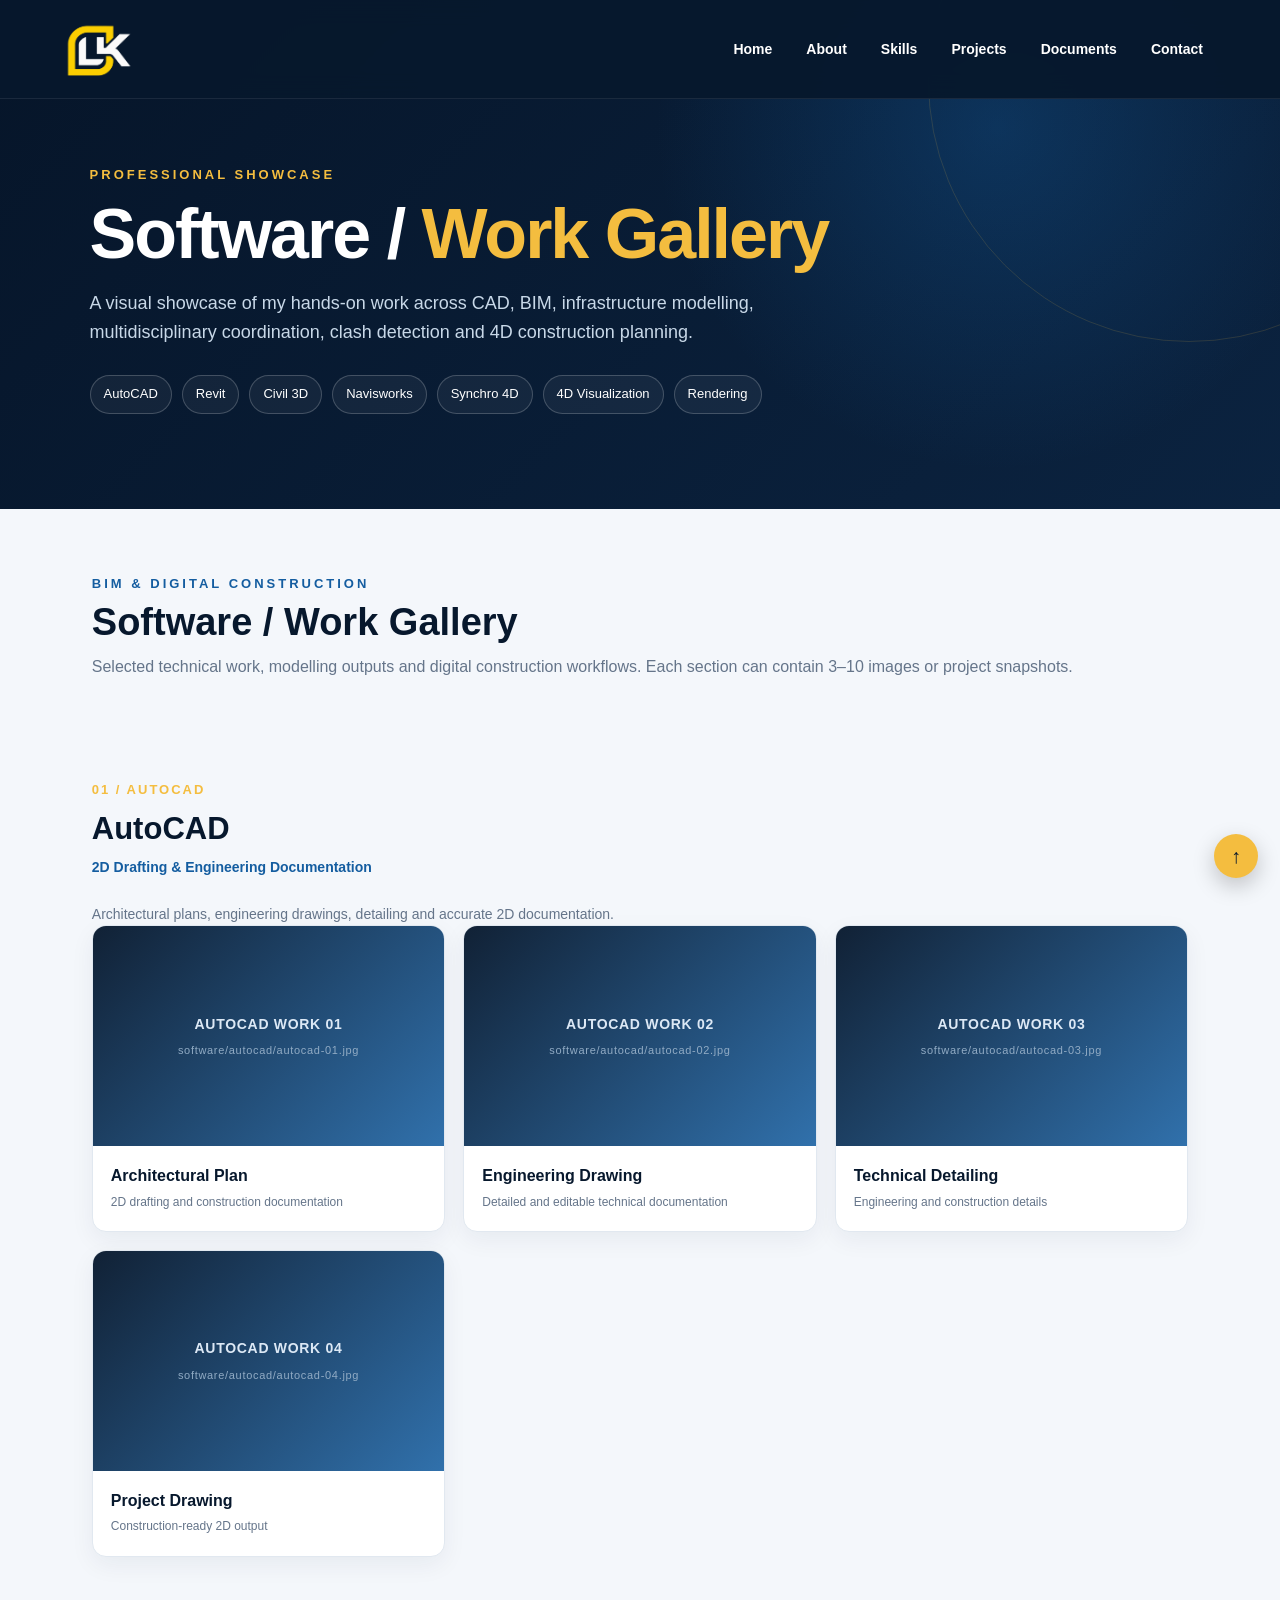
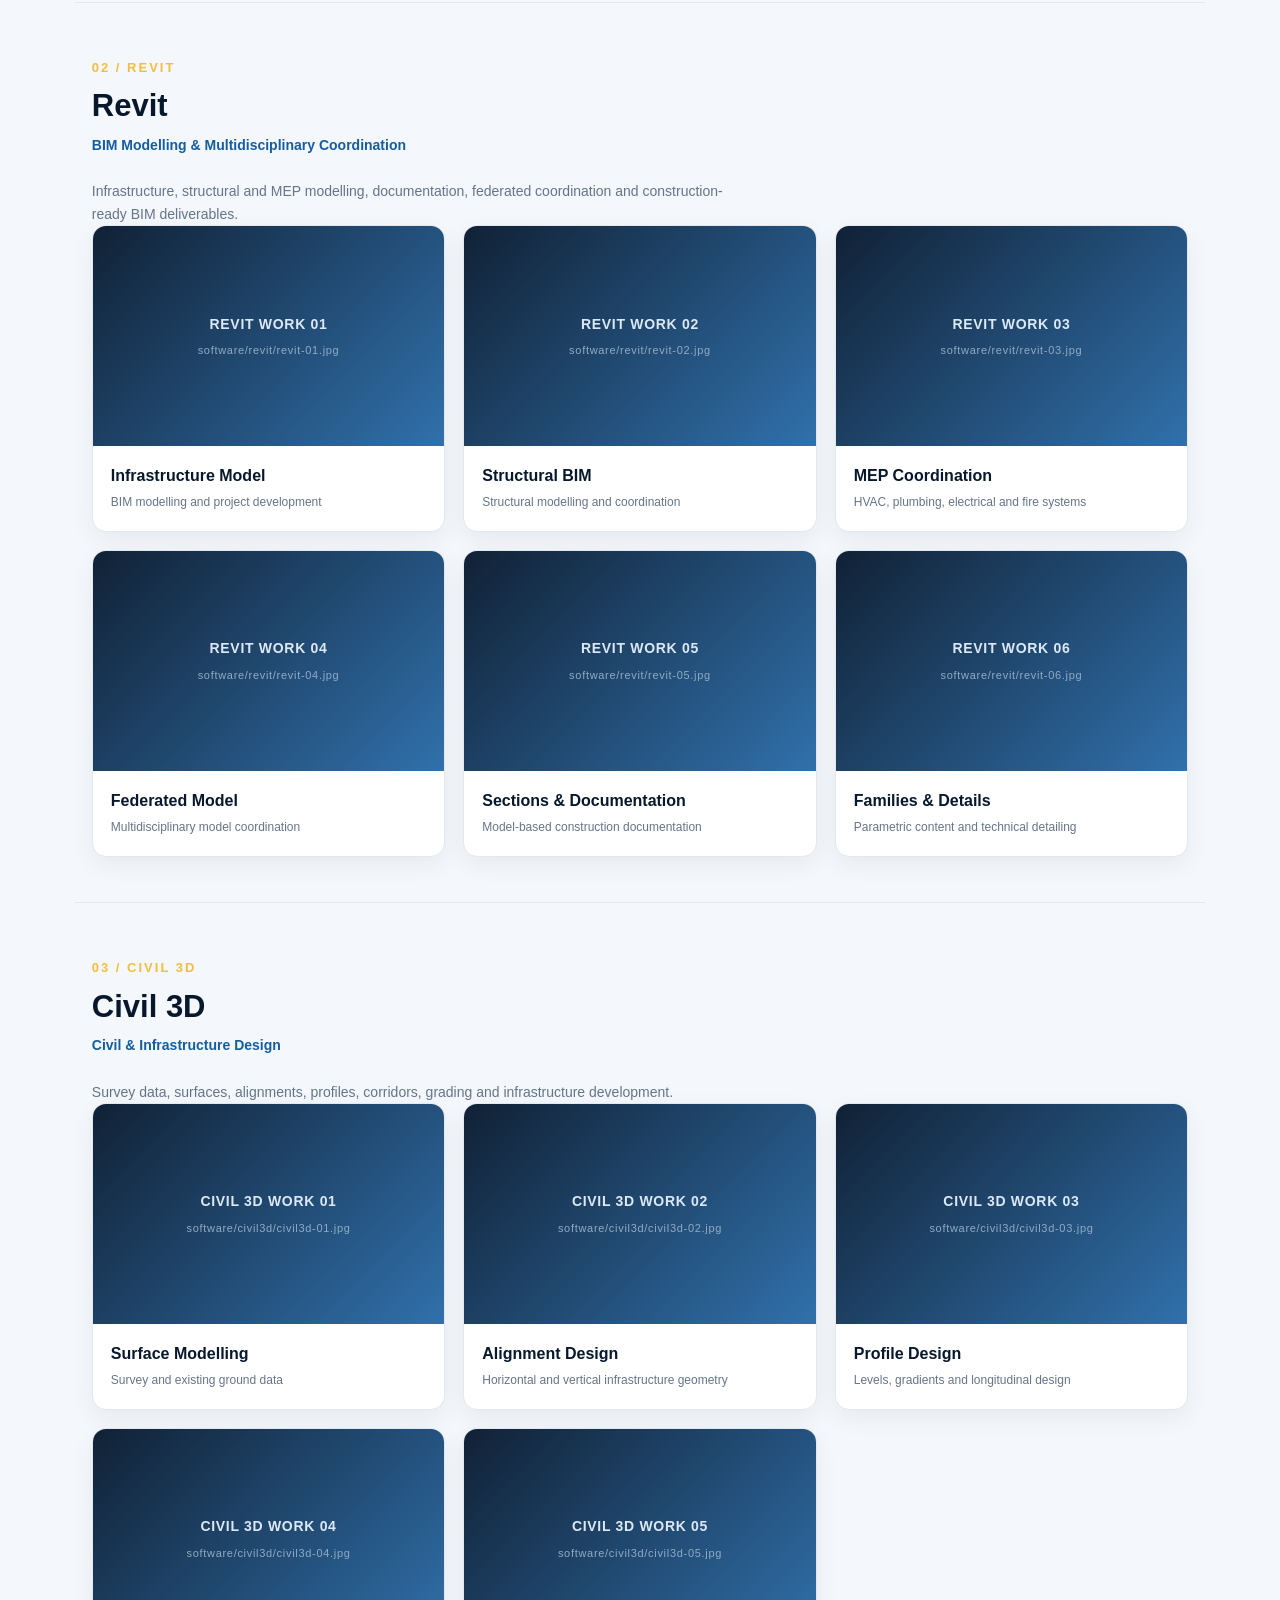
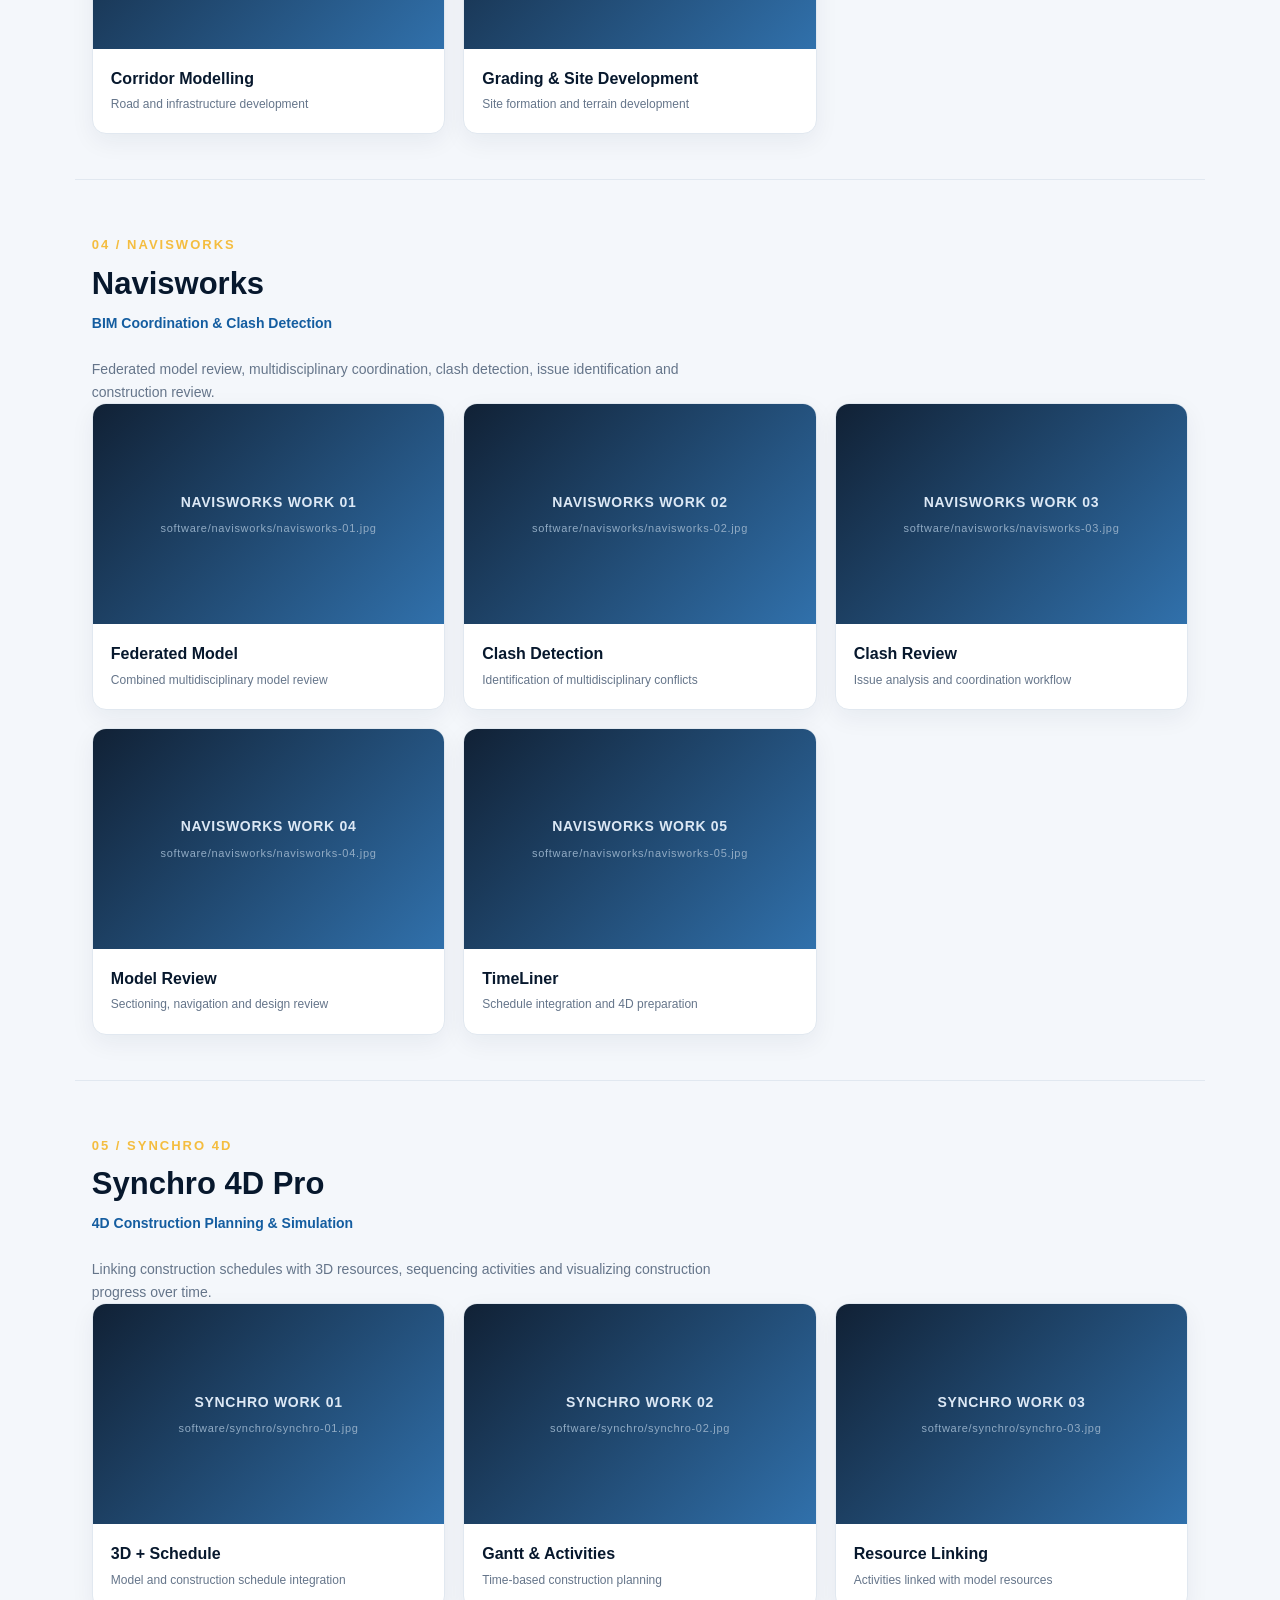
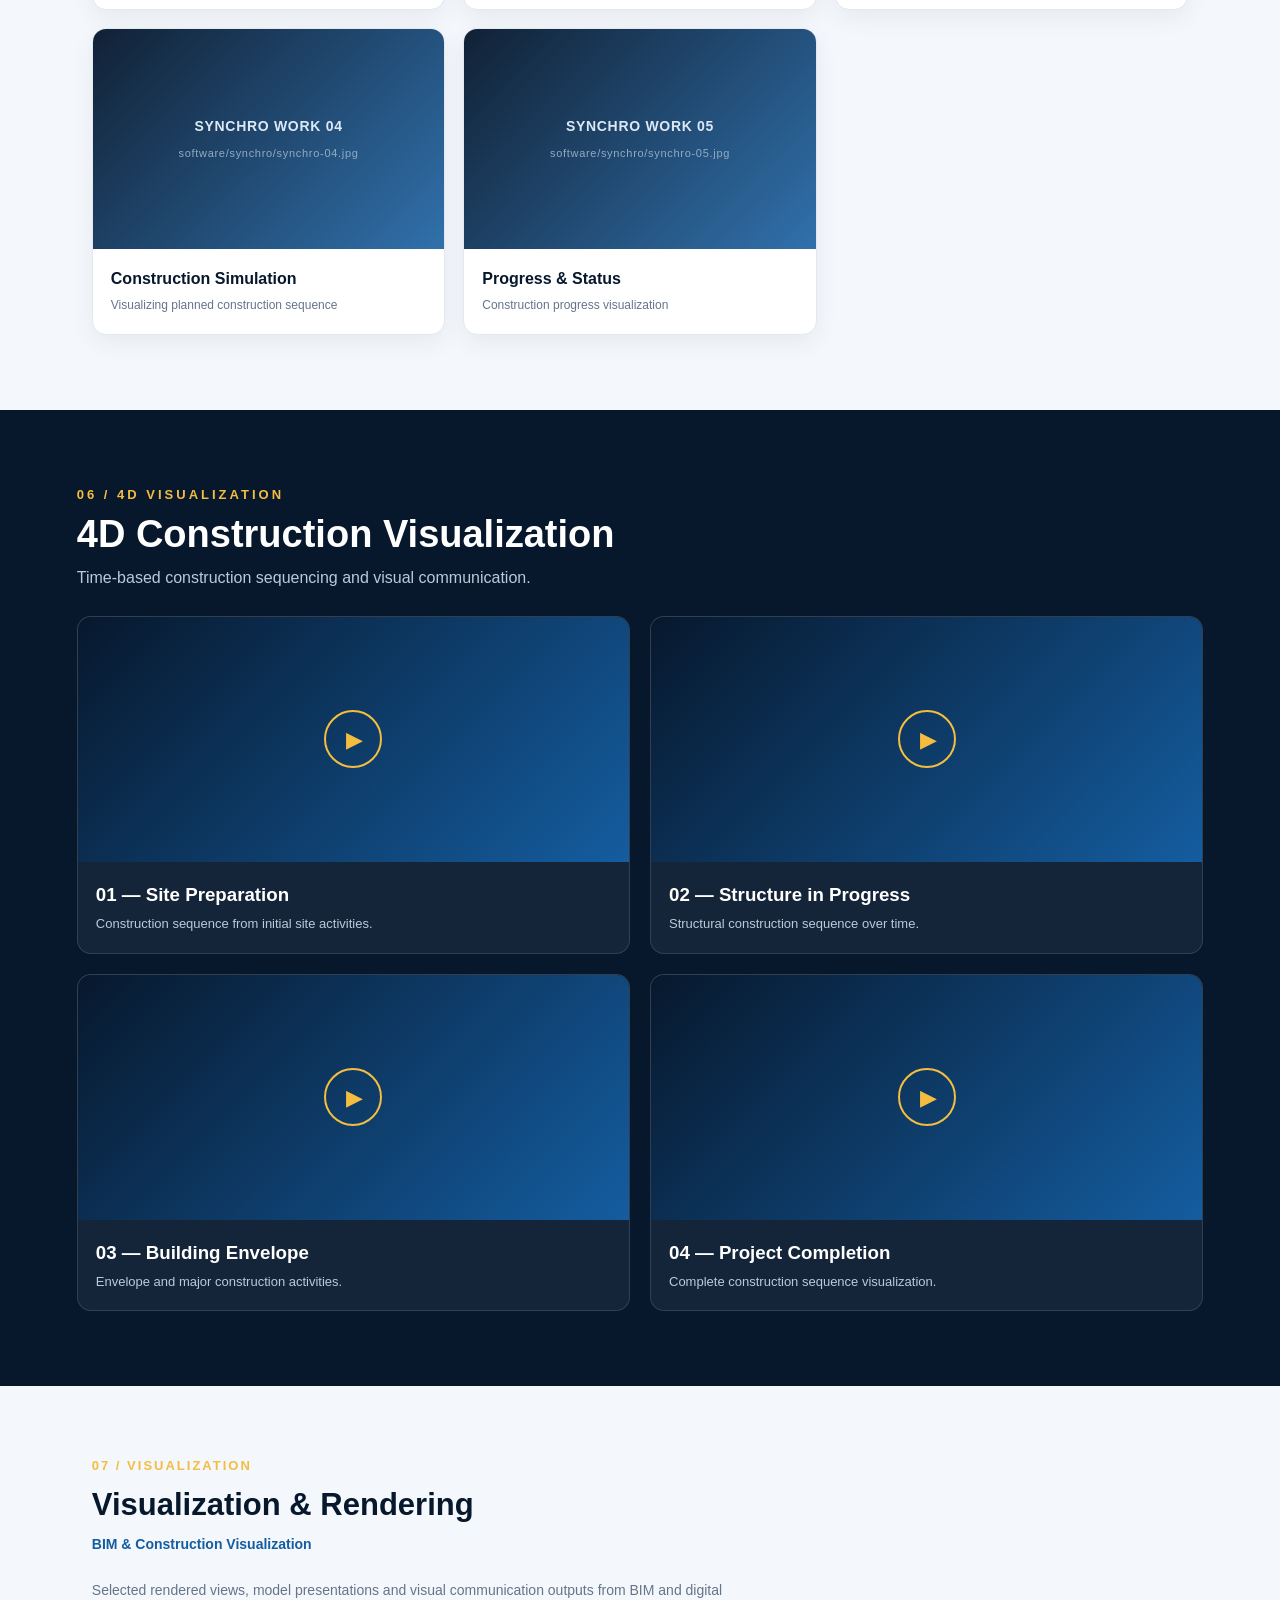
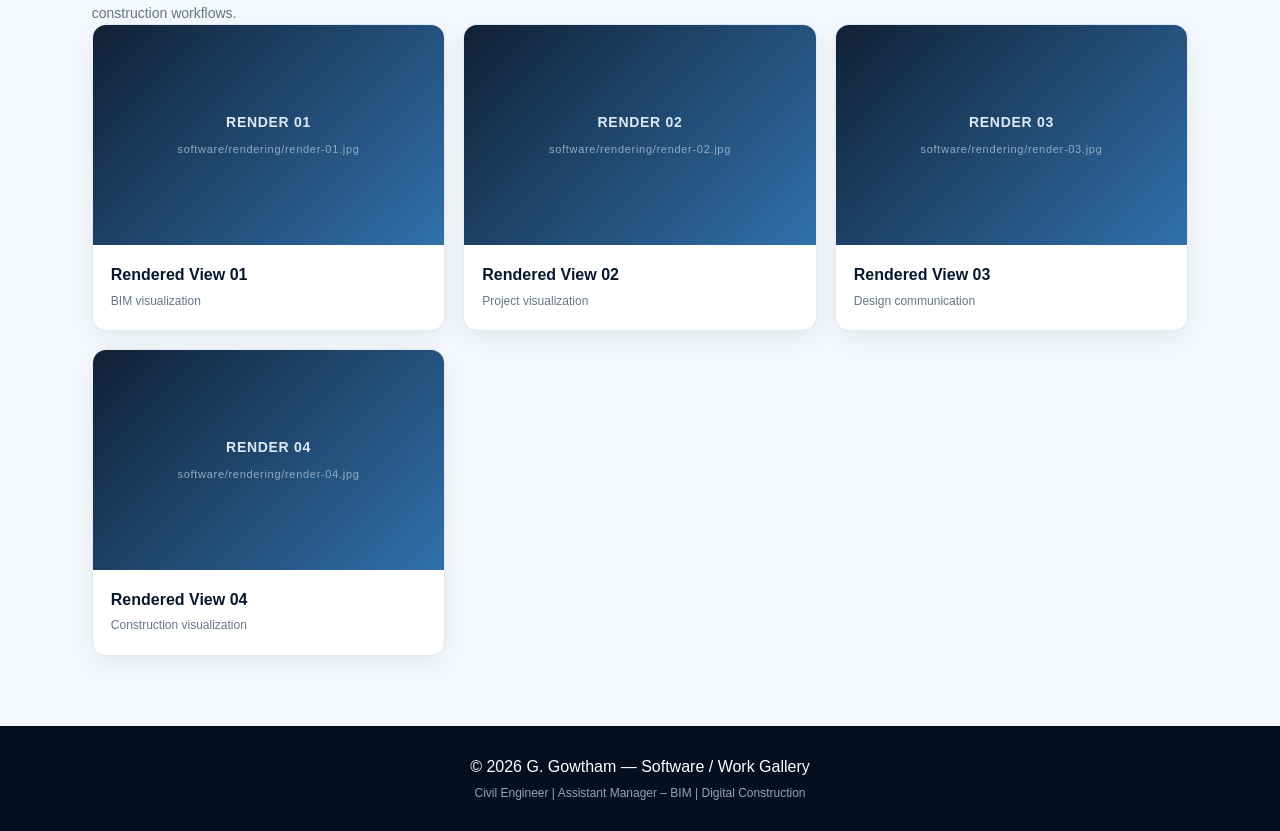
==== software-work-gallery.html @ 25fc5098 "Update software-work-gallery.html" ====
<!DOCTYPE html>
<html lang="en">
<head>
<meta charset="UTF-8">
<meta name="viewport" content="width=device-width, initial-scale=1.0">

<meta name="description"
content="G. Gowtham — BIM Software & Work Gallery | AutoCAD | Revit | Civil 3D | Navisworks | Synchro 4D">

<title>G. Gowtham | Software & Work Gallery</title>
<!-- Browser Tab Logo / Favicon -->
<link rel="icon" type="image/png" href="GL-Favicon.png">
<link rel="shortcut icon" type="image/png" href="GL-Favicon.png">
<link rel="apple-touch-icon" href="GL-Favicon.png">


<style>
:root{
    --navy:#07182d;
    --navy2:#0b2340;
    --blue:#145da0;
    --gold:#f4bd3f;
    --white:#fff;
    --light:#f4f7fb;
    --text:#172b43;
    --muted:#65758a;
    --border:#e1e8f0;
}

*{box-sizing:border-box;margin:0;padding:0}

html{scroll-behavior:smooth}

body{
    font-family:Arial,Helvetica,sans-serif;
    background:var(--light);
    color:var(--text);
    line-height:1.6;
}

/* =========================
   NAVIGATION
========================= */

nav{
    position:fixed;
    top:0;
    left:0;
    right:0;
    z-index:1000;

    display:flex;
    align-items:center;
    justify-content:space-between;

    padding:14px 5%;

    background:rgba(7,24,45,.96);
    backdrop-filter:blur(12px);

    border-bottom:1px solid rgba(255,255,255,.08);
}

.logo{
    display:flex;
    align-items:center;
    text-decoration:none;
}

.logo img{
    height:70px;
    width:auto;
    max-width:150px;
    object-fit:contain;
    display:block;
}

.nav-links{
    display:flex;
    gap:8px;
    list-style:none;
}

.nav-links a{
    color:#fff;
    text-decoration:none;
    padding:9px 13px;
    border-radius:7px;
    font-size:14px;
    font-weight:600;
    transition:.25s;
}

.nav-links a.active{
    background:var(--gold);
    color:var(--navy);
}

@media (hover:hover) and (pointer:fine){
    .nav-links a:hover{
        background:var(--gold);
        color:var(--navy);
    }
}


/* HERO */
.gallery-hero{
    padding:165px 7% 95px;
    background:
        radial-gradient(circle at 78% 25%,rgba(20,93,160,.35),transparent 32%),
        linear-gradient(135deg,#061529,#0b2340);
    color:#fff;
    position:relative;
    overflow:hidden;
}

.gallery-hero:before{
    content:"";
    position:absolute;
    width:520px;
    height:520px;
    border:1px solid rgba(244,189,63,.14);
    border-radius:50%;
    right:-170px;
    top:-180px;
}

.gallery-hero-inner{
    max-width:1250px;
    margin:auto;
    position:relative;
    z-index:2;
}

.eyebrow{
    color:var(--gold);
    font-size:13px;
    font-weight:800;
    letter-spacing:3px;
    text-transform:uppercase;
    margin-bottom:12px;
}

.gallery-hero h1{
    font-size:clamp(40px,6vw,70px);
    line-height:1.05;
    letter-spacing:-2px;
    margin-bottom:18px;
}

.gallery-hero h1 span{color:var(--gold)}

.gallery-hero p{
    max-width:760px;
    color:#c8d8e8;
    font-size:18px;
}

.hero-tools{
    display:flex;
    flex-wrap:wrap;
    gap:10px;
    margin-top:28px;
}

.tool-pill{
    border:1px solid rgba(255,255,255,.2);
    background:rgba(255,255,255,.05);
    color:#fff;
    padding:8px 13px;
    border-radius:30px;
    font-size:13px;
    text-decoration:none;
    display:inline-block;
    transition:.25s;
}

.tool-pill:hover{
    background:var(--gold);
    color:var(--navy);
    border-color:var(--gold);
    transform:translateY(-2px);
}

/* INTRO */
.gallery-intro{
    max-width:1250px;
    margin:auto;
    padding:65px 6% 20px;
}

.section-label{
    color:var(--blue);
    font-size:13px;
    font-weight:800;
    letter-spacing:3px;
    text-transform:uppercase;
    margin-bottom:8px;
}

.section-title{
    color:var(--navy);
    font-size:38px;
    line-height:1.1;
    margin-bottom:10px;
}

.section-sub{
    color:var(--muted);
    margin-bottom:25px;
}

/* SOFTWARE SECTIONS */
.software-section{
    max-width:1250px;
    margin:auto;
    padding:55px 6% 45px;
    scroll-margin-top:95px;
}

.software-header{
    display:flex;
    justify-content:space-between;
    align-items:flex-end;
    gap:20px;
    margin-bottom:24px;
}

.software-number{
    color:var(--gold);
    font-size:13px;
    font-weight:800;
    letter-spacing:2px;
}

.software-title{
    color:var(--navy);
    font-size:31px;
    margin-top:3px;
}

.software-subtitle{
    color:var(--blue);
    font-size:14px;
    font-weight:700;
    margin-top:3px;
}

.software-description{
    color:var(--muted);
    max-width:650px;
    font-size:14px;
}

.gallery-grid{
    display:grid;
    grid-template-columns:repeat(3,1fr);
    gap:18px;
}

.gallery-card{
    background:#fff;
    border:1px solid var(--border);
    border-radius:14px;
    overflow:hidden;
    box-shadow:0 8px 25px rgba(10,42,69,.06);
    transition:.25s;
    cursor:pointer;
}

.gallery-card:hover{
    transform:translateY(-5px);
    border-color:var(--gold);
    box-shadow:0 15px 35px rgba(10,42,69,.10);
}

.gallery-image{
    height:220px;
    background:
        linear-gradient(135deg,rgba(7,24,45,.96),rgba(20,93,160,.88));
    display:flex;
    align-items:center;
    justify-content:center;
    color:#fff;
    text-align:center;
    padding:20px;
    position:relative;
}

.gallery-image img{
    width:100%;
    height:100%;
    object-fit:cover;
    display:block;
}

.image-placeholder{
    font-size:14px;
    font-weight:700;
    letter-spacing:.7px;
    color:#dce8f5;
}

.image-placeholder small{
    display:block;
    margin-top:7px;
    color:#91abc4;
    font-weight:400;
    font-size:11px;
}

.gallery-body{
    padding:17px 18px 19px;
}

.gallery-body h3{
    color:var(--navy);
    font-size:16px;
    margin-bottom:4px;
}

.gallery-body p{
    color:var(--muted);
    font-size:12px;
}

/* DIVIDER */
.software-divider{
    max-width:1130px;
    margin:auto;
    height:1px;
    background:var(--border);
}

/* VIDEO SECTION */
.video-section{
    scroll-margin-top:95px;
    background:var(--navy);
    color:#fff;
    max-width:none;
    margin-top:30px;
    padding:75px 6%;
}

.video-inner{
    max-width:1250px;
    margin:auto;
}

.video-section .section-label{color:var(--gold)}
.video-section .section-title{color:#fff}
.video-section .section-sub{color:#b9cadb}

.video-grid{
    display:grid;
    grid-template-columns:repeat(2,1fr);
    gap:20px;
}

.video-card{
    background:rgba(255,255,255,.06);
    border:1px solid rgba(255,255,255,.12);
    border-radius:14px;
    overflow:hidden;
}

.video-placeholder{
    height:245px;
    display:flex;
    align-items:center;
    justify-content:center;
    text-align:center;
    padding:20px;
    background:
        linear-gradient(135deg,#07182d,#145da0);
}

.play{
    width:58px;
    height:58px;
    border-radius:50%;
    border:2px solid var(--gold);
    display:flex;
    align-items:center;
    justify-content:center;
    color:var(--gold);
    font-size:22px;
    padding-left:3px;
}

.video-body{padding:18px}
.video-body h3{margin-bottom:4px}
.video-body p{color:#b9cadb;font-size:13px}

/* RENDERING */
.render-section{
    scroll-margin-top:95px;
    max-width:1250px;
    margin:auto;
    padding:70px 6%;
}

/* FOOTER */
footer{
    background:#04101f;
    color:#fff;
    text-align:center;
    padding:28px;
}

footer .small{
    color:#8fa5bb;
    font-size:12px;
    margin-top:5px;
}

/* LIGHTBOX */
.lightbox{
    display:none;
    position:fixed;
    inset:0;
    z-index:2000;
    background:rgba(0,0,0,.88);
    align-items:center;
    justify-content:center;
    padding:30px;
}

.lightbox.show{display:flex}

.lightbox-content{
    max-width:1000px;
    max-height:90vh;
    position:relative;
}

.lightbox-content img{
    max-width:100%;
    max-height:85vh;
    display:block;
    border-radius:8px;
}

.lightbox-close{
    position:absolute;
    right:-10px;
    top:-45px;
    color:#fff;
    font-size:34px;
    cursor:pointer;
}

/* MOBILE */
@media(max-width:900px){
    .logo img{height:54px}
    .gallery-grid{grid-template-columns:1fr 1fr}
    .software-header{align-items:flex-start;flex-direction:column}
    .video-grid{grid-template-columns:1fr}
}

@media(max-width:600px){
    nav{justify-content:flex-start;padding:10px 3%;gap:10px}
    .logo img{height:44px;max-width:90px}
    .nav-links{
        flex:1 1 auto;
        min-width:0;
        overflow-x:auto;
        overflow-y:hidden;
        white-space:nowrap;
        scrollbar-width:none;
        -webkit-overflow-scrolling:touch;
    }
    .nav-links::-webkit-scrollbar{display:none}
    .nav-links{gap:3px}
    .nav-links a{padding:8px 10px;font-size:13px}

    .gallery-hero{padding:130px 6% 70px}
    .gallery-hero h1{font-size:43px}
    .gallery-hero p{font-size:16px}

    .gallery-intro,
    .software-section,
    .render-section{padding-left:6%;padding-right:6%}

    .section-title{font-size:31px}
    .software-title{font-size:27px}

    .gallery-grid{grid-template-columns:1fr}
    .gallery-image{height:215px}

    .video-grid{grid-template-columns:1fr}
}


/* BACK TO TOP — same floating button as the home page */
.back-to-top{
    position:fixed;
    right:22px;
    bottom:22px;
    z-index:900;
    width:44px;
    height:44px;
    border-radius:50%;
    background:var(--gold);
    color:var(--navy);
    display:flex;
    align-items:center;
    justify-content:center;
    text-decoration:none;
    font-size:20px;
    font-weight:800;
    box-shadow:0 8px 22px rgba(0,0,0,.22);
    transition:.25s;
}
.back-to-top:hover{transform:translateY(-3px);}
@media(max-width:600px){
    .back-to-top{
        right:15px;
        bottom:15px;
        width:40px;
        height:40px;
        font-size:18px;
    }
}
</style>
</head>

<body id="top">

<nav>

    <a href="index.html" class="logo">
        <img src="GLK-Logo.png" alt="G. Gowtham Logo">
    </a>

    <ul class="nav-links">
        <li><a href="index.html#home">Home</a></li>
        <li><a href="index.html#about">About</a></li>
        <li><a href="index.html#skills">Skills</a></li>
        <li><a href="index.html#projects">Projects</a></li>
        <li><a href="index.html#documents">Documents</a></li>
        <li><a href="index.html#contact">Contact</a></li>
    </ul>

</nav>

<header class="gallery-hero">
    <div class="gallery-hero-inner">
        <div class="eyebrow">Professional Showcase</div>

        <h1>Software / <span>Work Gallery</span></h1>

        <p>
            A visual showcase of my hands-on work across CAD, BIM,
            infrastructure modelling, multidisciplinary coordination,
            clash detection and 4D construction planning.
        </p>

        <div class="hero-tools">
            <a class="tool-pill" href="#autocad">AutoCAD</a>
            <a class="tool-pill" href="#revit">Revit</a>
            <a class="tool-pill" href="#civil3d">Civil 3D</a>
            <a class="tool-pill" href="#navisworks">Navisworks</a>
            <a class="tool-pill" href="#synchro">Synchro 4D</a>
            <a class="tool-pill" href="#videos">4D Visualization</a>
            <a class="tool-pill" href="#rendering">Rendering</a>
        </div>
    </div>
</header>

<div class="gallery-intro">
    <div class="section-label">BIM & Digital Construction</div>
    <h2 class="section-title">Software / Work Gallery</h2>
    <p class="section-sub">
        Selected technical work, modelling outputs and digital construction workflows.
        Each section can contain 3–10 images or project snapshots.
    </p>
</div>


<!-- 01 AUTOCAD -->
<section class="software-section" id="autocad">
    <div class="software-header">
        <div>
            <div class="software-number">01 / AUTOCAD</div>
            <h2 class="software-title">AutoCAD</h2>
            <div class="software-subtitle">2D Drafting & Engineering Documentation</div>
        </div>
    </div>

    <p class="software-description">
        Architectural plans, engineering drawings, detailing and
        accurate 2D documentation.
    </p>

    <div class="gallery-grid">

        <div class="gallery-card">
            <div class="gallery-image">
                <img src="software/autocad/autocad-01.jpg"
                     alt="AutoCAD architectural drawing"
                     onerror="this.style.display='none';this.nextElementSibling.style.display='block'">
                <div class="image-placeholder" style="display:none">
                    AUTOCAD WORK 01
                    <small>software/autocad/autocad-01.jpg</small>
                </div>
            </div>
            <div class="gallery-body">
                <h3>Architectural Plan</h3>
                <p>2D drafting and construction documentation</p>
            </div>
        </div>

        <div class="gallery-card">
            <div class="gallery-image">
                <img src="software/autocad/autocad-02.jpg"
                     alt="AutoCAD structural drawing"
                     onerror="this.style.display='none';this.nextElementSibling.style.display='block'">
                <div class="image-placeholder" style="display:none">
                    AUTOCAD WORK 02
                    <small>software/autocad/autocad-02.jpg</small>
                </div>
            </div>
            <div class="gallery-body">
                <h3>Engineering Drawing</h3>
                <p>Detailed and editable technical documentation</p>
            </div>
        </div>

        <div class="gallery-card">
            <div class="gallery-image">
                <img src="software/autocad/autocad-03.jpg"
                     alt="AutoCAD engineering detail"
                     onerror="this.style.display='none';this.nextElementSibling.style.display='block'">
                <div class="image-placeholder" style="display:none">
                    AUTOCAD WORK 03
                    <small>software/autocad/autocad-03.jpg</small>
                </div>
            </div>
            <div class="gallery-body">
                <h3>Technical Detailing</h3>
                <p>Engineering and construction details</p>
            </div>
        </div>

        <div class="gallery-card">
            <div class="gallery-image">
                <img src="software/autocad/autocad-04.jpg"
                     alt="AutoCAD project drawing"
                     onerror="this.style.display='none';this.nextElementSibling.style.display='block'">
                <div class="image-placeholder" style="display:none">
                    AUTOCAD WORK 04
                    <small>software/autocad/autocad-04.jpg</small>
                </div>
            </div>
            <div class="gallery-body">
                <h3>Project Drawing</h3>
                <p>Construction-ready 2D output</p>
            </div>
        </div>

    </div>
</section>

<div class="software-divider"></div>


<!-- 02 REVIT -->
<section class="software-section" id="revit">
    <div class="software-header">
        <div>
            <div class="software-number">02 / REVIT</div>
            <h2 class="software-title">Revit</h2>
            <div class="software-subtitle">BIM Modelling & Multidisciplinary Coordination</div>
        </div>
    </div>

    <p class="software-description">
        Infrastructure, structural and MEP modelling, documentation,
        federated coordination and construction-ready BIM deliverables.
    </p>

    <div class="gallery-grid">

        <div class="gallery-card">
            <div class="gallery-image">
                <img src="software/revit/revit-01.jpg" alt="Revit infrastructure model"
                     onerror="this.style.display='none';this.nextElementSibling.style.display='block'">
                <div class="image-placeholder" style="display:none">REVIT WORK 01<small>software/revit/revit-01.jpg</small></div>
            </div>
            <div class="gallery-body"><h3>Infrastructure Model</h3><p>BIM modelling and project development</p></div>
        </div>

        <div class="gallery-card">
            <div class="gallery-image">
                <img src="software/revit/revit-02.jpg" alt="Revit structural model"
                     onerror="this.style.display='none';this.nextElementSibling.style.display='block'">
                <div class="image-placeholder" style="display:none">REVIT WORK 02<small>software/revit/revit-02.jpg</small></div>
            </div>
            <div class="gallery-body"><h3>Structural BIM</h3><p>Structural modelling and coordination</p></div>
        </div>

        <div class="gallery-card">
            <div class="gallery-image">
                <img src="software/revit/revit-03.jpg" alt="Revit MEP model"
                     onerror="this.style.display='none';this.nextElementSibling.style.display='block'">
                <div class="image-placeholder" style="display:none">REVIT WORK 03<small>software/revit/revit-03.jpg</small></div>
            </div>
            <div class="gallery-body"><h3>MEP Coordination</h3><p>HVAC, plumbing, electrical and fire systems</p></div>
        </div>

        <div class="gallery-card">
            <div class="gallery-image">
                <img src="software/revit/revit-04.jpg" alt="Revit federated model"
                     onerror="this.style.display='none';this.nextElementSibling.style.display='block'">
                <div class="image-placeholder" style="display:none">REVIT WORK 04<small>software/revit/revit-04.jpg</small></div>
            </div>
            <div class="gallery-body"><h3>Federated Model</h3><p>Multidisciplinary model coordination</p></div>
        </div>

        <div class="gallery-card">
            <div class="gallery-image">
                <img src="software/revit/revit-05.jpg" alt="Revit section and documentation"
                     onerror="this.style.display='none';this.nextElementSibling.style.display='block'">
                <div class="image-placeholder" style="display:none">REVIT WORK 05<small>software/revit/revit-05.jpg</small></div>
            </div>
            <div class="gallery-body"><h3>Sections & Documentation</h3><p>Model-based construction documentation</p></div>
        </div>

        <div class="gallery-card">
            <div class="gallery-image">
                <img src="software/revit/revit-06.jpg" alt="Revit family or detail"
                     onerror="this.style.display='none';this.nextElementSibling.style.display='block'">
                <div class="image-placeholder" style="display:none">REVIT WORK 06<small>software/revit/revit-06.jpg</small></div>
            </div>
            <div class="gallery-body"><h3>Families & Details</h3><p>Parametric content and technical detailing</p></div>
        </div>

    </div>
</section>

<div class="software-divider"></div>


<!-- 03 CIVIL 3D -->
<section class="software-section" id="civil3d">
    <div class="software-header">
        <div>
            <div class="software-number">03 / CIVIL 3D</div>
            <h2 class="software-title">Civil 3D</h2>
            <div class="software-subtitle">Civil & Infrastructure Design</div>
        </div>
    </div>

    <p class="software-description">
        Survey data, surfaces, alignments, profiles, corridors,
        grading and infrastructure development.
    </p>

    <div class="gallery-grid">

        <div class="gallery-card"><div class="gallery-image">
            <img src="software/civil3d/civil3d-01.jpg" alt="Civil 3D surface model" onerror="this.style.display='none';this.nextElementSibling.style.display='block'">
            <div class="image-placeholder" style="display:none">CIVIL 3D WORK 01<small>software/civil3d/civil3d-01.jpg</small></div>
        </div><div class="gallery-body"><h3>Surface Modelling</h3><p>Survey and existing ground data</p></div></div>

        <div class="gallery-card"><div class="gallery-image">
            <img src="software/civil3d/civil3d-02.jpg" alt="Civil 3D alignment" onerror="this.style.display='none';this.nextElementSibling.style.display='block'">
            <div class="image-placeholder" style="display:none">CIVIL 3D WORK 02<small>software/civil3d/civil3d-02.jpg</small></div>
        </div><div class="gallery-body"><h3>Alignment Design</h3><p>Horizontal and vertical infrastructure geometry</p></div></div>

        <div class="gallery-card"><div class="gallery-image">
            <img src="software/civil3d/civil3d-03.jpg" alt="Civil 3D profile" onerror="this.style.display='none';this.nextElementSibling.style.display='block'">
            <div class="image-placeholder" style="display:none">CIVIL 3D WORK 03<small>software/civil3d/civil3d-03.jpg</small></div>
        </div><div class="gallery-body"><h3>Profile Design</h3><p>Levels, gradients and longitudinal design</p></div></div>

        <div class="gallery-card"><div class="gallery-image">
            <img src="software/civil3d/civil3d-04.jpg" alt="Civil 3D corridor" onerror="this.style.display='none';this.nextElementSibling.style.display='block'">
            <div class="image-placeholder" style="display:none">CIVIL 3D WORK 04<small>software/civil3d/civil3d-04.jpg</small></div>
        </div><div class="gallery-body"><h3>Corridor Modelling</h3><p>Road and infrastructure development</p></div></div>

        <div class="gallery-card"><div class="gallery-image">
            <img src="software/civil3d/civil3d-05.jpg" alt="Civil 3D grading" onerror="this.style.display='none';this.nextElementSibling.style.display='block'">
            <div class="image-placeholder" style="display:none">CIVIL 3D WORK 05<small>software/civil3d/civil3d-05.jpg</small></div>
        </div><div class="gallery-body"><h3>Grading & Site Development</h3><p>Site formation and terrain development</p></div></div>

    </div>
</section>

<div class="software-divider"></div>


<!-- 04 NAVISWORKS -->
<section class="software-section" id="navisworks">
    <div class="software-header">
        <div>
            <div class="software-number">04 / NAVISWORKS</div>
            <h2 class="software-title">Navisworks</h2>
            <div class="software-subtitle">BIM Coordination & Clash Detection</div>
        </div>
    </div>

    <p class="software-description">
        Federated model review, multidisciplinary coordination,
        clash detection, issue identification and construction review.
    </p>

    <div class="gallery-grid">

        <div class="gallery-card"><div class="gallery-image">
            <img src="software/navisworks/navisworks-01.jpg" alt="Navisworks federated model" onerror="this.style.display='none';this.nextElementSibling.style.display='block'">
            <div class="image-placeholder" style="display:none">NAVISWORKS WORK 01<small>software/navisworks/navisworks-01.jpg</small></div>
        </div><div class="gallery-body"><h3>Federated Model</h3><p>Combined multidisciplinary model review</p></div></div>

        <div class="gallery-card"><div class="gallery-image">
            <img src="software/navisworks/navisworks-02.jpg" alt="Navisworks clash detection" onerror="this.style.display='none';this.nextElementSibling.style.display='block'">
            <div class="image-placeholder" style="display:none">NAVISWORKS WORK 02<small>software/navisworks/navisworks-02.jpg</small></div>
        </div><div class="gallery-body"><h3>Clash Detection</h3><p>Identification of multidisciplinary conflicts</p></div></div>

        <div class="gallery-card"><div class="gallery-image">
            <img src="software/navisworks/navisworks-03.jpg" alt="Navisworks clash review" onerror="this.style.display='none';this.nextElementSibling.style.display='block'">
            <div class="image-placeholder" style="display:none">NAVISWORKS WORK 03<small>software/navisworks/navisworks-03.jpg</small></div>
        </div><div class="gallery-body"><h3>Clash Review</h3><p>Issue analysis and coordination workflow</p></div></div>

        <div class="gallery-card"><div class="gallery-image">
            <img src="software/navisworks/navisworks-04.jpg" alt="Navisworks model review" onerror="this.style.display='none';this.nextElementSibling.style.display='block'">
            <div class="image-placeholder" style="display:none">NAVISWORKS WORK 04<small>software/navisworks/navisworks-04.jpg</small></div>
        </div><div class="gallery-body"><h3>Model Review</h3><p>Sectioning, navigation and design review</p></div></div>

        <div class="gallery-card"><div class="gallery-image">
            <img src="software/navisworks/navisworks-05.jpg" alt="Navisworks TimeLiner" onerror="this.style.display='none';this.nextElementSibling.style.display='block'">
            <div class="image-placeholder" style="display:none">NAVISWORKS WORK 05<small>software/navisworks/navisworks-05.jpg</small></div>
        </div><div class="gallery-body"><h3>TimeLiner</h3><p>Schedule integration and 4D preparation</p></div></div>

    </div>
</section>

<div class="software-divider"></div>


<!-- 05 SYNCHRO -->
<section class="software-section" id="synchro">
    <div class="software-header">
        <div>
            <div class="software-number">05 / SYNCHRO 4D</div>
            <h2 class="software-title">Synchro 4D Pro</h2>
            <div class="software-subtitle">4D Construction Planning & Simulation</div>
        </div>
    </div>

    <p class="software-description">
        Linking construction schedules with 3D resources,
        sequencing activities and visualizing construction progress over time.
    </p>

    <div class="gallery-grid">

        <div class="gallery-card"><div class="gallery-image">
            <img src="software/synchro/synchro-01.jpg" alt="Synchro 4D model" onerror="this.style.display='none';this.nextElementSibling.style.display='block'">
            <div class="image-placeholder" style="display:none">SYNCHRO WORK 01<small>software/synchro/synchro-01.jpg</small></div>
        </div><div class="gallery-body"><h3>3D + Schedule</h3><p>Model and construction schedule integration</p></div></div>

        <div class="gallery-card"><div class="gallery-image">
            <img src="software/synchro/synchro-02.jpg" alt="Synchro Gantt schedule" onerror="this.style.display='none';this.nextElementSibling.style.display='block'">
            <div class="image-placeholder" style="display:none">SYNCHRO WORK 02<small>software/synchro/synchro-02.jpg</small></div>
        </div><div class="gallery-body"><h3>Gantt & Activities</h3><p>Time-based construction planning</p></div></div>

        <div class="gallery-card"><div class="gallery-image">
            <img src="software/synchro/synchro-03.jpg" alt="Synchro resource linking" onerror="this.style.display='none';this.nextElementSibling.style.display='block'">
            <div class="image-placeholder" style="display:none">SYNCHRO WORK 03<small>software/synchro/synchro-03.jpg</small></div>
        </div><div class="gallery-body"><h3>Resource Linking</h3><p>Activities linked with model resources</p></div></div>

        <div class="gallery-card"><div class="gallery-image">
            <img src="software/synchro/synchro-04.jpg" alt="Synchro construction simulation" onerror="this.style.display='none';this.nextElementSibling.style.display='block'">
            <div class="image-placeholder" style="display:none">SYNCHRO WORK 04<small>software/synchro/synchro-04.jpg</small></div>
        </div><div class="gallery-body"><h3>Construction Simulation</h3><p>Visualizing planned construction sequence</p></div></div>

        <div class="gallery-card"><div class="gallery-image">
            <img src="software/synchro/synchro-05.jpg" alt="Synchro progress status" onerror="this.style.display='none';this.nextElementSibling.style.display='block'">
            <div class="image-placeholder" style="display:none">SYNCHRO WORK 05<small>software/synchro/synchro-05.jpg</small></div>
        </div><div class="gallery-body"><h3>Progress & Status</h3><p>Construction progress visualization</p></div></div>

    </div>
</section>


<!-- 06 4D VIDEO -->
<section class="video-section" id="videos">
    <div class="video-inner">
        <div class="section-label">06 / 4D VISUALIZATION</div>
        <h2 class="section-title">4D Construction Visualization</h2>
        <p class="section-sub">
            Time-based construction sequencing and visual communication.
        </p>

        <div class="video-grid">

            <div class="video-card">
                <div class="video-placeholder">
                    <div class="play">▶</div>
                </div>
                <div class="video-body">
                    <h3>01 — Site Preparation</h3>
                    <p>Construction sequence from initial site activities.</p>
                </div>
            </div>

            <div class="video-card">
                <div class="video-placeholder">
                    <div class="play">▶</div>
                </div>
                <div class="video-body">
                    <h3>02 — Structure in Progress</h3>
                    <p>Structural construction sequence over time.</p>
                </div>
            </div>

            <div class="video-card">
                <div class="video-placeholder">
                    <div class="play">▶</div>
                </div>
                <div class="video-body">
                    <h3>03 — Building Envelope</h3>
                    <p>Envelope and major construction activities.</p>
                </div>
            </div>

            <div class="video-card">
                <div class="video-placeholder">
                    <div class="play">▶</div>
                </div>
                <div class="video-body">
                    <h3>04 — Project Completion</h3>
                    <p>Complete construction sequence visualization.</p>
                </div>
            </div>

        </div>
    </div>
</section>


<!-- 07 RENDERING -->
<section class="render-section" id="rendering">
    <div class="software-header">
        <div>
            <div class="software-number">07 / VISUALIZATION</div>
            <h2 class="software-title">Visualization & Rendering</h2>
            <div class="software-subtitle">BIM & Construction Visualization</div>
        </div>
    </div>

    <p class="software-description">
        Selected rendered views, model presentations and visual
        communication outputs from BIM and digital construction workflows.
    </p>

    <div class="gallery-grid">

        <div class="gallery-card"><div class="gallery-image">
            <img src="software/rendering/render-01.jpg" alt="BIM rendered view" onerror="this.style.display='none';this.nextElementSibling.style.display='block'">
            <div class="image-placeholder" style="display:none">RENDER 01<small>software/rendering/render-01.jpg</small></div>
        </div><div class="gallery-body"><h3>Rendered View 01</h3><p>BIM visualization</p></div></div>

        <div class="gallery-card"><div class="gallery-image">
            <img src="software/rendering/render-02.jpg" alt="BIM rendered view" onerror="this.style.display='none';this.nextElementSibling.style.display='block'">
            <div class="image-placeholder" style="display:none">RENDER 02<small>software/rendering/render-02.jpg</small></div>
        </div><div class="gallery-body"><h3>Rendered View 02</h3><p>Project visualization</p></div></div>

        <div class="gallery-card"><div class="gallery-image">
            <img src="software/rendering/render-03.jpg" alt="BIM rendered view" onerror="this.style.display='none';this.nextElementSibling.style.display='block'">
            <div class="image-placeholder" style="display:none">RENDER 03<small>software/rendering/render-03.jpg</small></div>
        </div><div class="gallery-body"><h3>Rendered View 03</h3><p>Design communication</p></div></div>

        <div class="gallery-card"><div class="gallery-image">
            <img src="software/rendering/render-04.jpg" alt="BIM rendered view" onerror="this.style.display='none';this.nextElementSibling.style.display='block'">
            <div class="image-placeholder" style="display:none">RENDER 04<small>software/rendering/render-04.jpg</small></div>
        </div><div class="gallery-body"><h3>Rendered View 04</h3><p>Construction visualization</p></div></div>

    </div>
</section>


<footer>
    <div>© 2026 G. Gowtham — Software / Work Gallery</div>
    <div class="small">Civil Engineer | Assistant Manager – BIM | Digital Construction</div>
</footer>


<!-- LIGHTBOX -->
<a href="#top" class="back-to-top" aria-label="Back to top">↑</a>

<div class="lightbox" id="lightbox">
    <div class="lightbox-content">
        <span class="lightbox-close" id="lightboxClose">&times;</span>
        <img id="lightboxImage" src="" alt="Gallery image">
    </div>
</div>

<script>
const galleryImages = document.querySelectorAll('.gallery-image img');
const lightbox = document.getElementById('lightbox');
const lightboxImage = document.getElementById('lightboxImage');
const lightboxClose = document.getElementById('lightboxClose');

galleryImages.forEach(img => {
    img.addEventListener('click', function(){
        if(this.naturalWidth > 0){
            lightboxImage.src = this.src;
            lightbox.classList.add('show');
        }
    });
});

lightboxClose.addEventListener('click', () => {
    lightbox.classList.remove('show');
    lightboxImage.src = '';
});

lightbox.addEventListener('click', e => {
    if(e.target === lightbox){
        lightbox.classList.remove('show');
        lightboxImage.src = '';
    }
});

document.addEventListener('keydown', e => {
    if(e.key === 'Escape'){
        lightbox.classList.remove('show');
        lightboxImage.src = '';
    }
});
</script>

</body>
</html>
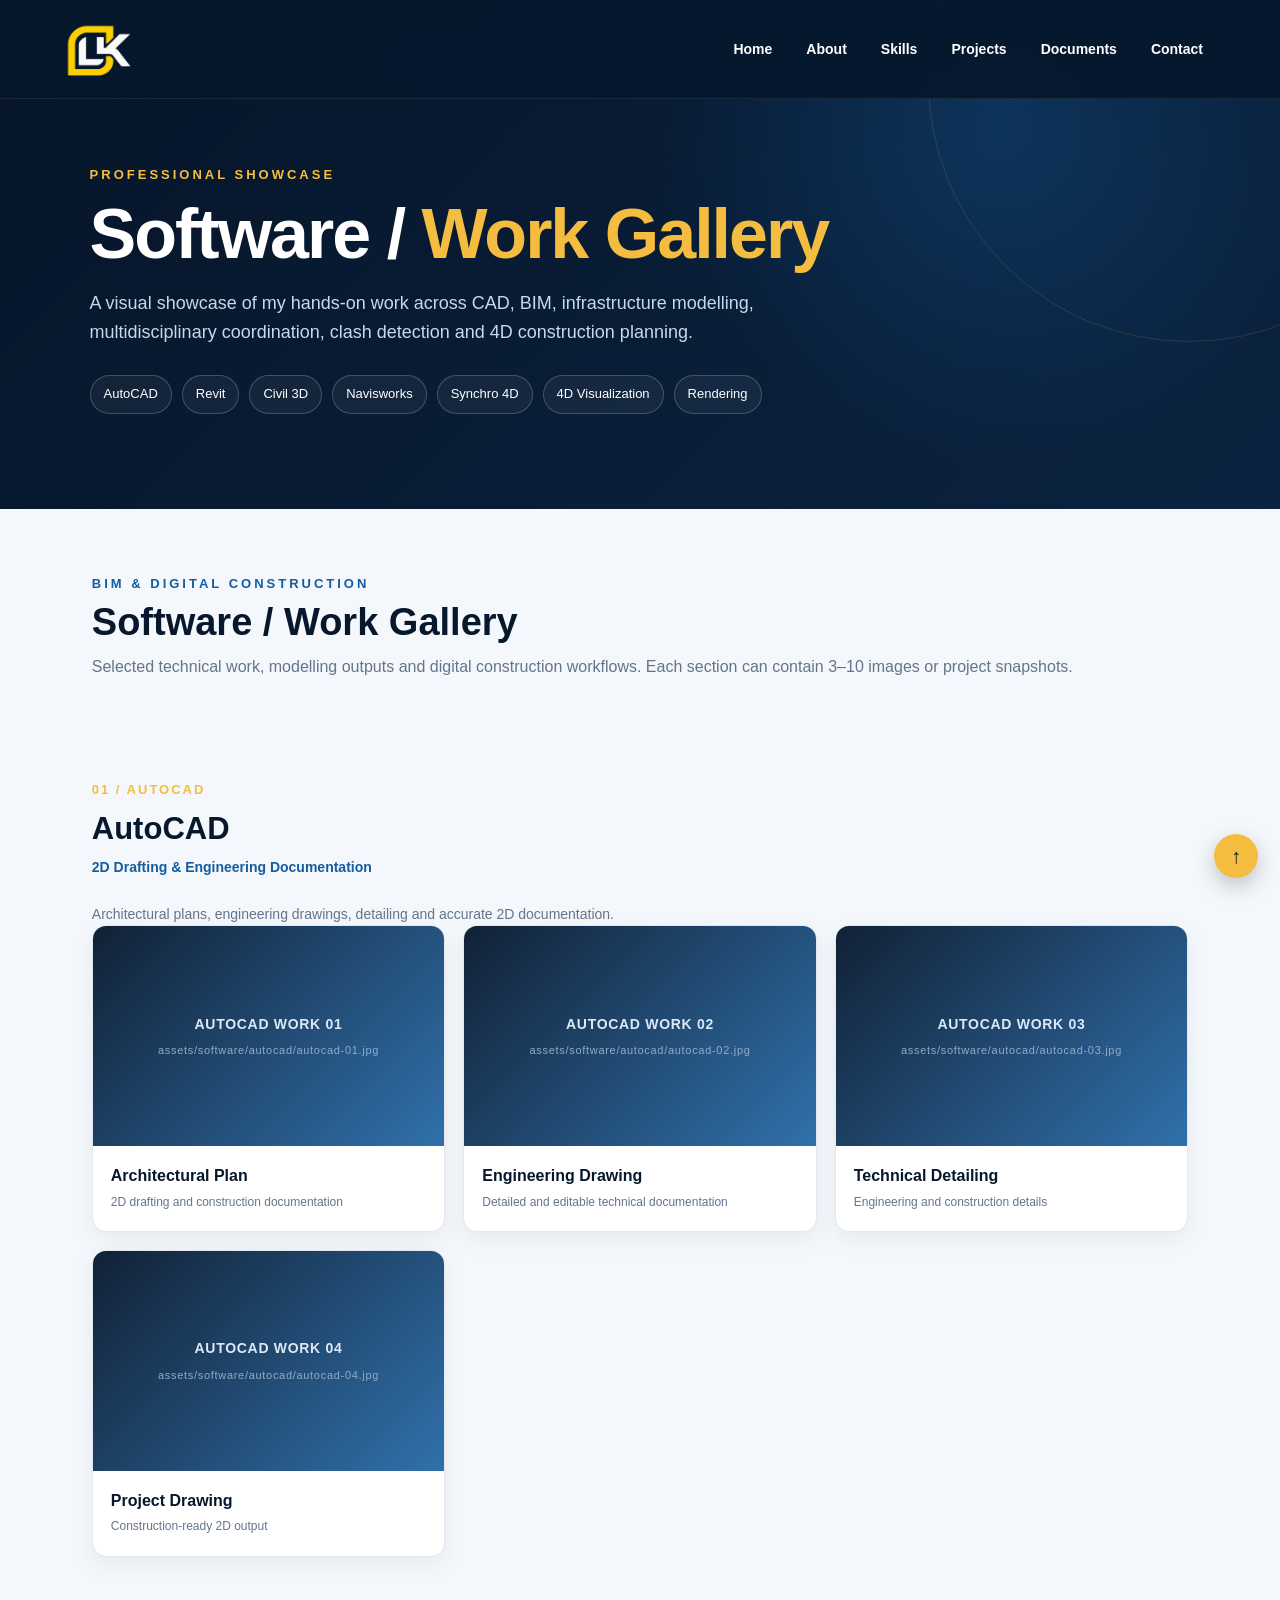
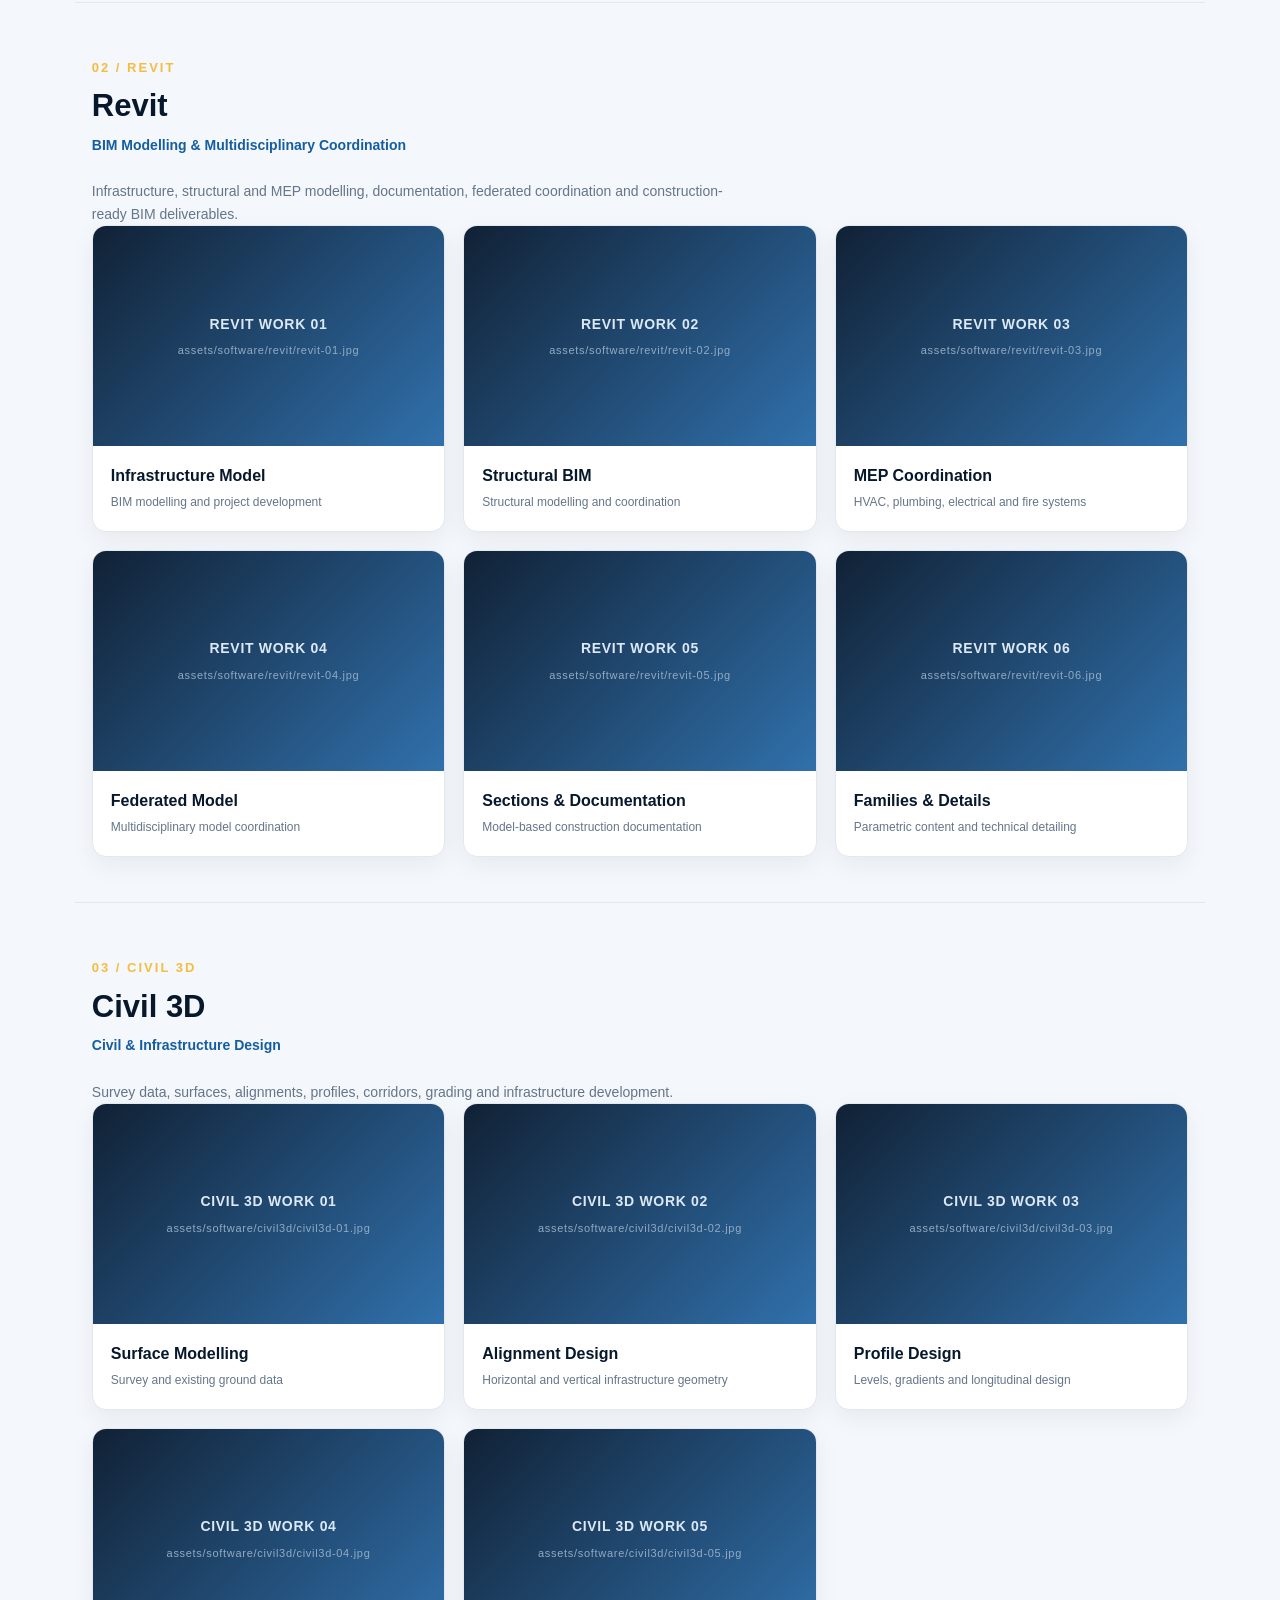
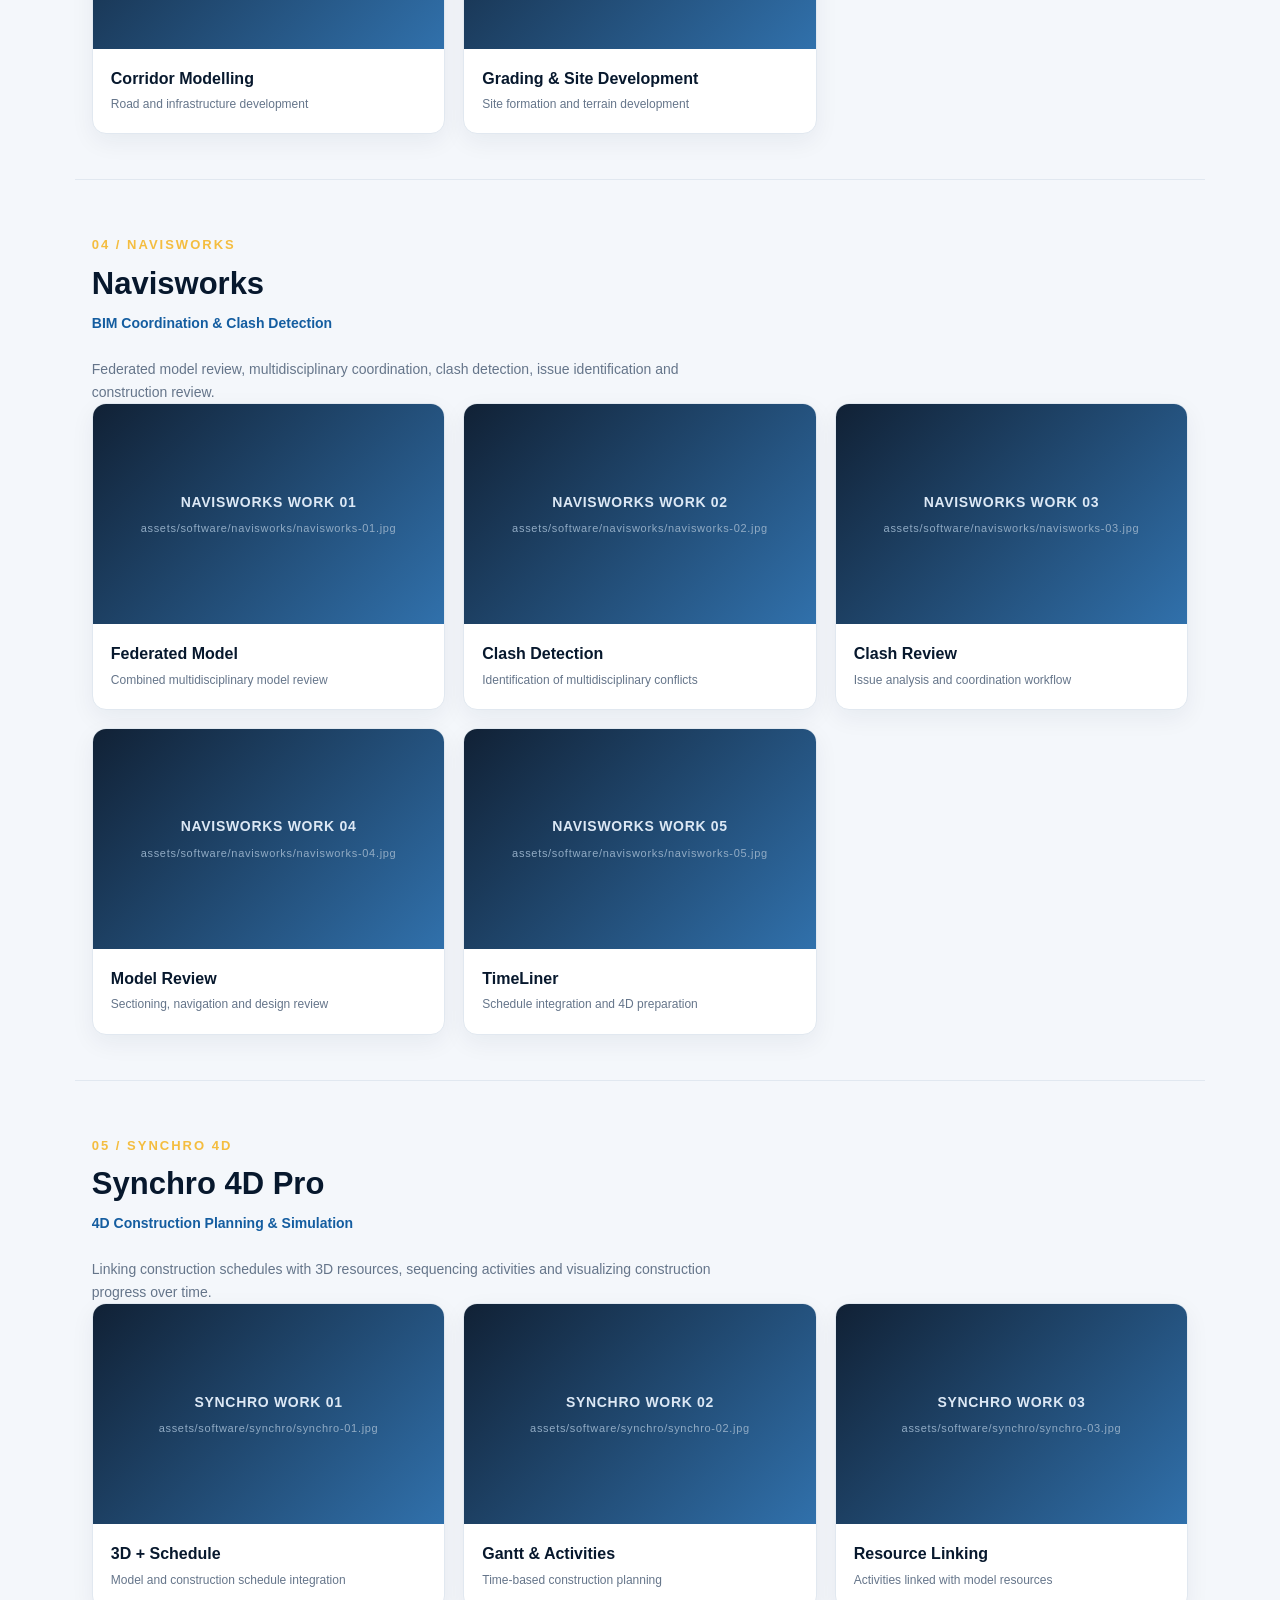
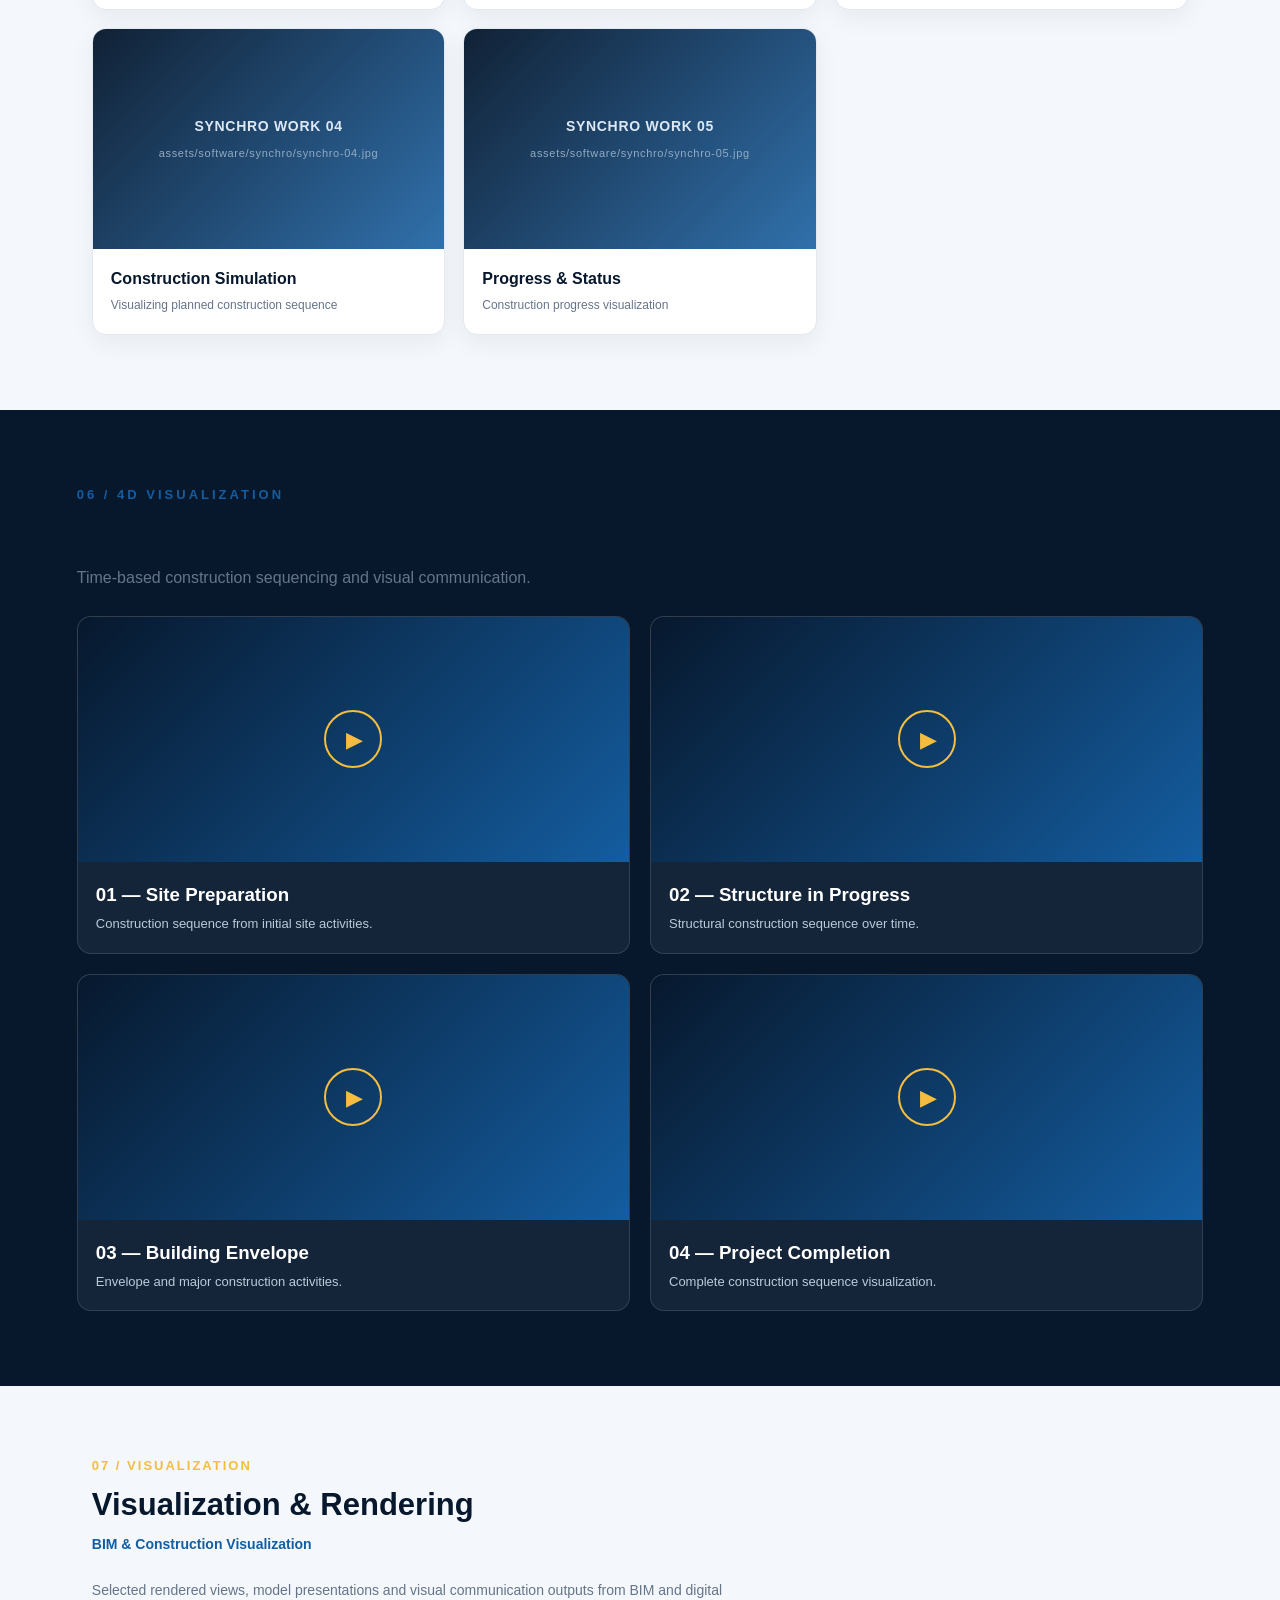
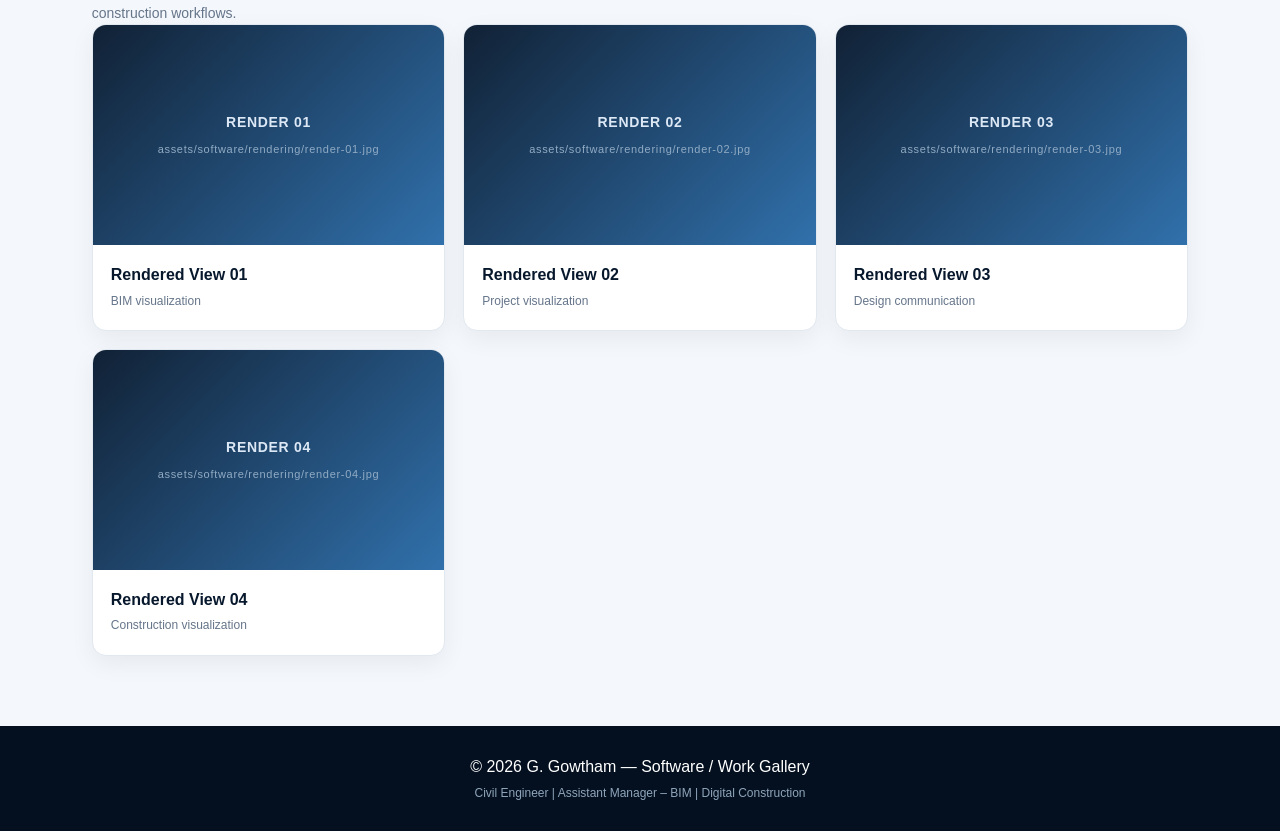
==== commit 546c9a83: "Add files via upload" ====
--- a/software-work-gallery.html
+++ b/software-work-gallery.html
@@ -8,530 +8,39 @@
 content="G. Gowtham — BIM Software & Work Gallery | AutoCAD | Revit | Civil 3D | Navisworks | Synchro 4D">
 
 <title>G. Gowtham | Software & Work Gallery</title>
-<!-- Browser Tab Logo / Favicon -->
-<link rel="icon" type="image/png" href="GL-Favicon.png">
-<link rel="shortcut icon" type="image/png" href="GL-Favicon.png">
-<link rel="apple-touch-icon" href="GL-Favicon.png">
-
-
-<style>
-:root{
-    --navy:#07182d;
-    --navy2:#0b2340;
-    --blue:#145da0;
-    --gold:#f4bd3f;
-    --white:#fff;
-    --light:#f4f7fb;
-    --text:#172b43;
-    --muted:#65758a;
-    --border:#e1e8f0;
-}
-
-*{box-sizing:border-box;margin:0;padding:0}
-
-html{scroll-behavior:smooth}
-
-body{
-    font-family:Arial,Helvetica,sans-serif;
-    background:var(--light);
-    color:var(--text);
-    line-height:1.6;
-}
-
-/* =========================
-   NAVIGATION
-========================= */
-
-nav{
-    position:fixed;
-    top:0;
-    left:0;
-    right:0;
-    z-index:1000;
-
-    display:flex;
-    align-items:center;
-    justify-content:space-between;
-
-    padding:14px 5%;
-
-    background:rgba(7,24,45,.96);
-    backdrop-filter:blur(12px);
-
-    border-bottom:1px solid rgba(255,255,255,.08);
-}
-
-.logo{
-    display:flex;
-    align-items:center;
-    text-decoration:none;
-}
-
-.logo img{
-    height:70px;
-    width:auto;
-    max-width:150px;
-    object-fit:contain;
-    display:block;
-}
-
-.nav-links{
-    display:flex;
-    gap:8px;
-    list-style:none;
-}
-
-.nav-links a{
-    color:#fff;
-    text-decoration:none;
-    padding:9px 13px;
-    border-radius:7px;
-    font-size:14px;
-    font-weight:600;
-    transition:.25s;
-}
-
-.nav-links a.active{
-    background:var(--gold);
-    color:var(--navy);
-}
-
-@media (hover:hover) and (pointer:fine){
-    .nav-links a:hover{
-        background:var(--gold);
-        color:var(--navy);
-    }
-}
-
-
-/* HERO */
-.gallery-hero{
-    padding:165px 7% 95px;
-    background:
-        radial-gradient(circle at 78% 25%,rgba(20,93,160,.35),transparent 32%),
-        linear-gradient(135deg,#061529,#0b2340);
-    color:#fff;
-    position:relative;
-    overflow:hidden;
-}
-
-.gallery-hero:before{
-    content:"";
-    position:absolute;
-    width:520px;
-    height:520px;
-    border:1px solid rgba(244,189,63,.14);
-    border-radius:50%;
-    right:-170px;
-    top:-180px;
-}
-
-.gallery-hero-inner{
-    max-width:1250px;
-    margin:auto;
-    position:relative;
-    z-index:2;
-}
-
-.eyebrow{
-    color:var(--gold);
-    font-size:13px;
-    font-weight:800;
-    letter-spacing:3px;
-    text-transform:uppercase;
-    margin-bottom:12px;
-}
-
-.gallery-hero h1{
-    font-size:clamp(40px,6vw,70px);
-    line-height:1.05;
-    letter-spacing:-2px;
-    margin-bottom:18px;
-}
-
-.gallery-hero h1 span{color:var(--gold)}
-
-.gallery-hero p{
-    max-width:760px;
-    color:#c8d8e8;
-    font-size:18px;
-}
-
-.hero-tools{
-    display:flex;
-    flex-wrap:wrap;
-    gap:10px;
-    margin-top:28px;
-}
-
-.tool-pill{
-    border:1px solid rgba(255,255,255,.2);
-    background:rgba(255,255,255,.05);
-    color:#fff;
-    padding:8px 13px;
-    border-radius:30px;
-    font-size:13px;
-    text-decoration:none;
-    display:inline-block;
-    transition:.25s;
-}
-
-.tool-pill:hover{
-    background:var(--gold);
-    color:var(--navy);
-    border-color:var(--gold);
-    transform:translateY(-2px);
-}
-
-/* INTRO */
-.gallery-intro{
-    max-width:1250px;
-    margin:auto;
-    padding:65px 6% 20px;
-}
-
-.section-label{
-    color:var(--blue);
-    font-size:13px;
-    font-weight:800;
-    letter-spacing:3px;
-    text-transform:uppercase;
-    margin-bottom:8px;
-}
-
-.section-title{
-    color:var(--navy);
-    font-size:38px;
-    line-height:1.1;
-    margin-bottom:10px;
-}
-
-.section-sub{
-    color:var(--muted);
-    margin-bottom:25px;
-}
-
-/* SOFTWARE SECTIONS */
-.software-section{
-    max-width:1250px;
-    margin:auto;
-    padding:55px 6% 45px;
-    scroll-margin-top:95px;
-}
-
-.software-header{
-    display:flex;
-    justify-content:space-between;
-    align-items:flex-end;
-    gap:20px;
-    margin-bottom:24px;
-}
-
-.software-number{
-    color:var(--gold);
-    font-size:13px;
-    font-weight:800;
-    letter-spacing:2px;
-}
-
-.software-title{
-    color:var(--navy);
-    font-size:31px;
-    margin-top:3px;
-}
-
-.software-subtitle{
-    color:var(--blue);
-    font-size:14px;
-    font-weight:700;
-    margin-top:3px;
-}
-
-.software-description{
-    color:var(--muted);
-    max-width:650px;
-    font-size:14px;
-}
-
-.gallery-grid{
-    display:grid;
-    grid-template-columns:repeat(3,1fr);
-    gap:18px;
-}
-
-.gallery-card{
-    background:#fff;
-    border:1px solid var(--border);
-    border-radius:14px;
-    overflow:hidden;
-    box-shadow:0 8px 25px rgba(10,42,69,.06);
-    transition:.25s;
-    cursor:pointer;
-}
-
-.gallery-card:hover{
-    transform:translateY(-5px);
-    border-color:var(--gold);
-    box-shadow:0 15px 35px rgba(10,42,69,.10);
-}
-
-.gallery-image{
-    height:220px;
-    background:
-        linear-gradient(135deg,rgba(7,24,45,.96),rgba(20,93,160,.88));
-    display:flex;
-    align-items:center;
-    justify-content:center;
-    color:#fff;
-    text-align:center;
-    padding:20px;
-    position:relative;
-}
-
-.gallery-image img{
-    width:100%;
-    height:100%;
-    object-fit:cover;
-    display:block;
-}
-
-.image-placeholder{
-    font-size:14px;
-    font-weight:700;
-    letter-spacing:.7px;
-    color:#dce8f5;
-}
-
-.image-placeholder small{
-    display:block;
-    margin-top:7px;
-    color:#91abc4;
-    font-weight:400;
-    font-size:11px;
-}
-
-.gallery-body{
-    padding:17px 18px 19px;
-}
-
-.gallery-body h3{
-    color:var(--navy);
-    font-size:16px;
-    margin-bottom:4px;
-}
-
-.gallery-body p{
-    color:var(--muted);
-    font-size:12px;
-}
-
-/* DIVIDER */
-.software-divider{
-    max-width:1130px;
-    margin:auto;
-    height:1px;
-    background:var(--border);
-}
-
-/* VIDEO SECTION */
-.video-section{
-    scroll-margin-top:95px;
-    background:var(--navy);
-    color:#fff;
-    max-width:none;
-    margin-top:30px;
-    padding:75px 6%;
-}
-
-.video-inner{
-    max-width:1250px;
-    margin:auto;
-}
-
-.video-section .section-label{color:var(--gold)}
-.video-section .section-title{color:#fff}
-.video-section .section-sub{color:#b9cadb}
-
-.video-grid{
-    display:grid;
-    grid-template-columns:repeat(2,1fr);
-    gap:20px;
-}
-
-.video-card{
-    background:rgba(255,255,255,.06);
-    border:1px solid rgba(255,255,255,.12);
-    border-radius:14px;
-    overflow:hidden;
-}
-
-.video-placeholder{
-    height:245px;
-    display:flex;
-    align-items:center;
-    justify-content:center;
-    text-align:center;
-    padding:20px;
-    background:
-        linear-gradient(135deg,#07182d,#145da0);
-}
-
-.play{
-    width:58px;
-    height:58px;
-    border-radius:50%;
-    border:2px solid var(--gold);
-    display:flex;
-    align-items:center;
-    justify-content:center;
-    color:var(--gold);
-    font-size:22px;
-    padding-left:3px;
-}
-
-.video-body{padding:18px}
-.video-body h3{margin-bottom:4px}
-.video-body p{color:#b9cadb;font-size:13px}
-
-/* RENDERING */
-.render-section{
-    scroll-margin-top:95px;
-    max-width:1250px;
-    margin:auto;
-    padding:70px 6%;
-}
-
-/* FOOTER */
-footer{
-    background:#04101f;
-    color:#fff;
-    text-align:center;
-    padding:28px;
-}
-
-footer .small{
-    color:#8fa5bb;
-    font-size:12px;
-    margin-top:5px;
-}
-
-/* LIGHTBOX */
-.lightbox{
-    display:none;
-    position:fixed;
-    inset:0;
-    z-index:2000;
-    background:rgba(0,0,0,.88);
-    align-items:center;
-    justify-content:center;
-    padding:30px;
-}
-
-.lightbox.show{display:flex}
-
-.lightbox-content{
-    max-width:1000px;
-    max-height:90vh;
-    position:relative;
-}
-
-.lightbox-content img{
-    max-width:100%;
-    max-height:85vh;
-    display:block;
-    border-radius:8px;
-}
-
-.lightbox-close{
-    position:absolute;
-    right:-10px;
-    top:-45px;
-    color:#fff;
-    font-size:34px;
-    cursor:pointer;
-}
-
-/* MOBILE */
-@media(max-width:900px){
-    .logo img{height:54px}
-    .gallery-grid{grid-template-columns:1fr 1fr}
-    .software-header{align-items:flex-start;flex-direction:column}
-    .video-grid{grid-template-columns:1fr}
-}
-
-@media(max-width:600px){
-    nav{justify-content:flex-start;padding:10px 3%;gap:10px}
-    .logo img{height:44px;max-width:90px}
-    .nav-links{
-        flex:1 1 auto;
-        min-width:0;
-        overflow-x:auto;
-        overflow-y:hidden;
-        white-space:nowrap;
-        scrollbar-width:none;
-        -webkit-overflow-scrolling:touch;
-    }
-    .nav-links::-webkit-scrollbar{display:none}
-    .nav-links{gap:3px}
-    .nav-links a{padding:8px 10px;font-size:13px}
-
-    .gallery-hero{padding:130px 6% 70px}
-    .gallery-hero h1{font-size:43px}
-    .gallery-hero p{font-size:16px}
-
-    .gallery-intro,
-    .software-section,
-    .render-section{padding-left:6%;padding-right:6%}
-
-    .section-title{font-size:31px}
-    .software-title{font-size:27px}
-
-    .gallery-grid{grid-template-columns:1fr}
-    .gallery-image{height:215px}
-
-    .video-grid{grid-template-columns:1fr}
-}
-
-
-/* BACK TO TOP — same floating button as the home page */
-.back-to-top{
-    position:fixed;
-    right:22px;
-    bottom:22px;
-    z-index:900;
-    width:44px;
-    height:44px;
-    border-radius:50%;
-    background:var(--gold);
-    color:var(--navy);
-    display:flex;
-    align-items:center;
-    justify-content:center;
-    text-decoration:none;
-    font-size:20px;
-    font-weight:800;
-    box-shadow:0 8px 22px rgba(0,0,0,.22);
-    transition:.25s;
-}
-.back-to-top:hover{transform:translateY(-3px);}
-@media(max-width:600px){
-    .back-to-top{
-        right:15px;
-        bottom:15px;
-        width:40px;
-        height:40px;
-        font-size:18px;
-    }
-}
-</style>
+<!-- Favicon -->
+<link rel="icon" href="assets/branding/favicon/favicon.ico" sizes="any">
+<link rel="icon" type="image/png" sizes="16x16" href="assets/branding/favicon/favicon-16.png">
+<link rel="icon" type="image/png" sizes="32x32" href="assets/branding/favicon/favicon-32.png">
+<link rel="icon" type="image/png" sizes="64x64" href="assets/branding/favicon/favicon-64.png">
+<link rel="icon" type="image/png" sizes="512x512" href="assets/branding/favicon/favicon-512.png">
+<link rel="apple-touch-icon" sizes="180x180" href="assets/branding/favicon/apple-touch-icon.png">
+<meta name="theme-color" content="#07182d">
+
+<!-- Social / WhatsApp Link Preview -->
+<meta property="og:type" content="website">
+<meta property="og:site_name" content="G. Gowtham | BIM Professional">
+<meta property="og:title" content="G. Gowtham | Software & Work Gallery">
+<meta property="og:description" content="Civil Engineer | BIM Professional | Digital Construction | Revit | Modular Construction | 4D">
+<meta property="og:url" content="https://ggowtham78-eng.github.io/software-work-gallery.html">
+<meta property="og:image" content="https://ggowtham78-eng.github.io/assets/branding/favicon/favicon-512.png">
+<meta property="og:image:type" content="image/png">
+<meta property="og:image:width" content="512">
+<meta property="og:image:height" content="512">
+
+<meta name="twitter:card" content="summary">
+<meta name="twitter:title" content="G. Gowtham | Assistant Manager – BIM">
+<meta name="twitter:description" content="Civil Engineer | BIM Professional | Digital Construction | Revit | Modular Construction | 4D">
+<meta name="twitter:image" content="https://ggowtham78-eng.github.io/assets/branding/favicon/favicon-512.png">
+  <link rel="stylesheet" href="css/style.css">
 </head>
 
-<body id="top">
+<body id="top" class="gallery-page">
 
 <nav>
 
     <a href="index.html" class="logo">
-        <img src="GLK-Logo.png" alt="G. Gowtham Logo">
+        <img src="assets/branding/GLK-Logo.png" alt="G. Gowtham Logo">
     </a>
 
     <ul class="nav-links">
@@ -598,12 +107,12 @@
 
         <div class="gallery-card">
             <div class="gallery-image">
-                <img src="software/autocad/autocad-01.jpg"
+                <img src="assets/software/autocad/autocad-01.jpg"
                      alt="AutoCAD architectural drawing"
                      onerror="this.style.display='none';this.nextElementSibling.style.display='block'">
                 <div class="image-placeholder" style="display:none">
                     AUTOCAD WORK 01
-                    <small>software/autocad/autocad-01.jpg</small>
+                    <small>assets/software/autocad/autocad-01.jpg</small>
                 </div>
             </div>
             <div class="gallery-body">
@@ -614,12 +123,12 @@
 
         <div class="gallery-card">
             <div class="gallery-image">
-                <img src="software/autocad/autocad-02.jpg"
+                <img src="assets/software/autocad/autocad-02.jpg"
                      alt="AutoCAD structural drawing"
                      onerror="this.style.display='none';this.nextElementSibling.style.display='block'">
                 <div class="image-placeholder" style="display:none">
                     AUTOCAD WORK 02
-                    <small>software/autocad/autocad-02.jpg</small>
+                    <small>assets/software/autocad/autocad-02.jpg</small>
                 </div>
             </div>
             <div class="gallery-body">
@@ -630,12 +139,12 @@
 
         <div class="gallery-card">
             <div class="gallery-image">
-                <img src="software/autocad/autocad-03.jpg"
+                <img src="assets/software/autocad/autocad-03.jpg"
                      alt="AutoCAD engineering detail"
                      onerror="this.style.display='none';this.nextElementSibling.style.display='block'">
                 <div class="image-placeholder" style="display:none">
                     AUTOCAD WORK 03
-                    <small>software/autocad/autocad-03.jpg</small>
+                    <small>assets/software/autocad/autocad-03.jpg</small>
                 </div>
             </div>
             <div class="gallery-body">
@@ -646,12 +155,12 @@
 
         <div class="gallery-card">
             <div class="gallery-image">
-                <img src="software/autocad/autocad-04.jpg"
+                <img src="assets/software/autocad/autocad-04.jpg"
                      alt="AutoCAD project drawing"
                      onerror="this.style.display='none';this.nextElementSibling.style.display='block'">
                 <div class="image-placeholder" style="display:none">
                     AUTOCAD WORK 04
-                    <small>software/autocad/autocad-04.jpg</small>
+                    <small>assets/software/autocad/autocad-04.jpg</small>
                 </div>
             </div>
             <div class="gallery-body">
@@ -685,54 +194,54 @@
 
         <div class="gallery-card">
             <div class="gallery-image">
-                <img src="software/revit/revit-01.jpg" alt="Revit infrastructure model"
-                     onerror="this.style.display='none';this.nextElementSibling.style.display='block'">
-                <div class="image-placeholder" style="display:none">REVIT WORK 01<small>software/revit/revit-01.jpg</small></div>
+                <img src="assets/software/revit/revit-01.jpg" alt="Revit infrastructure model"
+                     onerror="this.style.display='none';this.nextElementSibling.style.display='block'">
+                <div class="image-placeholder" style="display:none">REVIT WORK 01<small>assets/software/revit/revit-01.jpg</small></div>
             </div>
             <div class="gallery-body"><h3>Infrastructure Model</h3><p>BIM modelling and project development</p></div>
         </div>
 
         <div class="gallery-card">
             <div class="gallery-image">
-                <img src="software/revit/revit-02.jpg" alt="Revit structural model"
-                     onerror="this.style.display='none';this.nextElementSibling.style.display='block'">
-                <div class="image-placeholder" style="display:none">REVIT WORK 02<small>software/revit/revit-02.jpg</small></div>
+                <img src="assets/software/revit/revit-02.jpg" alt="Revit structural model"
+                     onerror="this.style.display='none';this.nextElementSibling.style.display='block'">
+                <div class="image-placeholder" style="display:none">REVIT WORK 02<small>assets/software/revit/revit-02.jpg</small></div>
             </div>
             <div class="gallery-body"><h3>Structural BIM</h3><p>Structural modelling and coordination</p></div>
         </div>
 
         <div class="gallery-card">
             <div class="gallery-image">
-                <img src="software/revit/revit-03.jpg" alt="Revit MEP model"
-                     onerror="this.style.display='none';this.nextElementSibling.style.display='block'">
-                <div class="image-placeholder" style="display:none">REVIT WORK 03<small>software/revit/revit-03.jpg</small></div>
+                <img src="assets/software/revit/revit-03.jpg" alt="Revit MEP model"
+                     onerror="this.style.display='none';this.nextElementSibling.style.display='block'">
+                <div class="image-placeholder" style="display:none">REVIT WORK 03<small>assets/software/revit/revit-03.jpg</small></div>
             </div>
             <div class="gallery-body"><h3>MEP Coordination</h3><p>HVAC, plumbing, electrical and fire systems</p></div>
         </div>
 
         <div class="gallery-card">
             <div class="gallery-image">
-                <img src="software/revit/revit-04.jpg" alt="Revit federated model"
-                     onerror="this.style.display='none';this.nextElementSibling.style.display='block'">
-                <div class="image-placeholder" style="display:none">REVIT WORK 04<small>software/revit/revit-04.jpg</small></div>
+                <img src="assets/software/revit/revit-04.jpg" alt="Revit federated model"
+                     onerror="this.style.display='none';this.nextElementSibling.style.display='block'">
+                <div class="image-placeholder" style="display:none">REVIT WORK 04<small>assets/software/revit/revit-04.jpg</small></div>
             </div>
             <div class="gallery-body"><h3>Federated Model</h3><p>Multidisciplinary model coordination</p></div>
         </div>
 
         <div class="gallery-card">
             <div class="gallery-image">
-                <img src="software/revit/revit-05.jpg" alt="Revit section and documentation"
-                     onerror="this.style.display='none';this.nextElementSibling.style.display='block'">
-                <div class="image-placeholder" style="display:none">REVIT WORK 05<small>software/revit/revit-05.jpg</small></div>
+                <img src="assets/software/revit/revit-05.jpg" alt="Revit section and documentation"
+                     onerror="this.style.display='none';this.nextElementSibling.style.display='block'">
+                <div class="image-placeholder" style="display:none">REVIT WORK 05<small>assets/software/revit/revit-05.jpg</small></div>
             </div>
             <div class="gallery-body"><h3>Sections & Documentation</h3><p>Model-based construction documentation</p></div>
         </div>
 
         <div class="gallery-card">
             <div class="gallery-image">
-                <img src="software/revit/revit-06.jpg" alt="Revit family or detail"
-                     onerror="this.style.display='none';this.nextElementSibling.style.display='block'">
-                <div class="image-placeholder" style="display:none">REVIT WORK 06<small>software/revit/revit-06.jpg</small></div>
+                <img src="assets/software/revit/revit-06.jpg" alt="Revit family or detail"
+                     onerror="this.style.display='none';this.nextElementSibling.style.display='block'">
+                <div class="image-placeholder" style="display:none">REVIT WORK 06<small>assets/software/revit/revit-06.jpg</small></div>
             </div>
             <div class="gallery-body"><h3>Families & Details</h3><p>Parametric content and technical detailing</p></div>
         </div>
@@ -761,28 +270,28 @@
     <div class="gallery-grid">
 
         <div class="gallery-card"><div class="gallery-image">
-            <img src="software/civil3d/civil3d-01.jpg" alt="Civil 3D surface model" onerror="this.style.display='none';this.nextElementSibling.style.display='block'">
-            <div class="image-placeholder" style="display:none">CIVIL 3D WORK 01<small>software/civil3d/civil3d-01.jpg</small></div>
+            <img src="assets/software/civil3d/civil3d-01.jpg" alt="Civil 3D surface model" onerror="this.style.display='none';this.nextElementSibling.style.display='block'">
+            <div class="image-placeholder" style="display:none">CIVIL 3D WORK 01<small>assets/software/civil3d/civil3d-01.jpg</small></div>
         </div><div class="gallery-body"><h3>Surface Modelling</h3><p>Survey and existing ground data</p></div></div>
 
         <div class="gallery-card"><div class="gallery-image">
-            <img src="software/civil3d/civil3d-02.jpg" alt="Civil 3D alignment" onerror="this.style.display='none';this.nextElementSibling.style.display='block'">
-            <div class="image-placeholder" style="display:none">CIVIL 3D WORK 02<small>software/civil3d/civil3d-02.jpg</small></div>
+            <img src="assets/software/civil3d/civil3d-02.jpg" alt="Civil 3D alignment" onerror="this.style.display='none';this.nextElementSibling.style.display='block'">
+            <div class="image-placeholder" style="display:none">CIVIL 3D WORK 02<small>assets/software/civil3d/civil3d-02.jpg</small></div>
         </div><div class="gallery-body"><h3>Alignment Design</h3><p>Horizontal and vertical infrastructure geometry</p></div></div>
 
         <div class="gallery-card"><div class="gallery-image">
-            <img src="software/civil3d/civil3d-03.jpg" alt="Civil 3D profile" onerror="this.style.display='none';this.nextElementSibling.style.display='block'">
-            <div class="image-placeholder" style="display:none">CIVIL 3D WORK 03<small>software/civil3d/civil3d-03.jpg</small></div>
+            <img src="assets/software/civil3d/civil3d-03.jpg" alt="Civil 3D profile" onerror="this.style.display='none';this.nextElementSibling.style.display='block'">
+            <div class="image-placeholder" style="display:none">CIVIL 3D WORK 03<small>assets/software/civil3d/civil3d-03.jpg</small></div>
         </div><div class="gallery-body"><h3>Profile Design</h3><p>Levels, gradients and longitudinal design</p></div></div>
 
         <div class="gallery-card"><div class="gallery-image">
-            <img src="software/civil3d/civil3d-04.jpg" alt="Civil 3D corridor" onerror="this.style.display='none';this.nextElementSibling.style.display='block'">
-            <div class="image-placeholder" style="display:none">CIVIL 3D WORK 04<small>software/civil3d/civil3d-04.jpg</small></div>
+            <img src="assets/software/civil3d/civil3d-04.jpg" alt="Civil 3D corridor" onerror="this.style.display='none';this.nextElementSibling.style.display='block'">
+            <div class="image-placeholder" style="display:none">CIVIL 3D WORK 04<small>assets/software/civil3d/civil3d-04.jpg</small></div>
         </div><div class="gallery-body"><h3>Corridor Modelling</h3><p>Road and infrastructure development</p></div></div>
 
         <div class="gallery-card"><div class="gallery-image">
-            <img src="software/civil3d/civil3d-05.jpg" alt="Civil 3D grading" onerror="this.style.display='none';this.nextElementSibling.style.display='block'">
-            <div class="image-placeholder" style="display:none">CIVIL 3D WORK 05<small>software/civil3d/civil3d-05.jpg</small></div>
+            <img src="assets/software/civil3d/civil3d-05.jpg" alt="Civil 3D grading" onerror="this.style.display='none';this.nextElementSibling.style.display='block'">
+            <div class="image-placeholder" style="display:none">CIVIL 3D WORK 05<small>assets/software/civil3d/civil3d-05.jpg</small></div>
         </div><div class="gallery-body"><h3>Grading & Site Development</h3><p>Site formation and terrain development</p></div></div>
 
     </div>
@@ -809,28 +318,28 @@
     <div class="gallery-grid">
 
         <div class="gallery-card"><div class="gallery-image">
-            <img src="software/navisworks/navisworks-01.jpg" alt="Navisworks federated model" onerror="this.style.display='none';this.nextElementSibling.style.display='block'">
-            <div class="image-placeholder" style="display:none">NAVISWORKS WORK 01<small>software/navisworks/navisworks-01.jpg</small></div>
+            <img src="assets/software/navisworks/navisworks-01.jpg" alt="Navisworks federated model" onerror="this.style.display='none';this.nextElementSibling.style.display='block'">
+            <div class="image-placeholder" style="display:none">NAVISWORKS WORK 01<small>assets/software/navisworks/navisworks-01.jpg</small></div>
         </div><div class="gallery-body"><h3>Federated Model</h3><p>Combined multidisciplinary model review</p></div></div>
 
         <div class="gallery-card"><div class="gallery-image">
-            <img src="software/navisworks/navisworks-02.jpg" alt="Navisworks clash detection" onerror="this.style.display='none';this.nextElementSibling.style.display='block'">
-            <div class="image-placeholder" style="display:none">NAVISWORKS WORK 02<small>software/navisworks/navisworks-02.jpg</small></div>
+            <img src="assets/software/navisworks/navisworks-02.jpg" alt="Navisworks clash detection" onerror="this.style.display='none';this.nextElementSibling.style.display='block'">
+            <div class="image-placeholder" style="display:none">NAVISWORKS WORK 02<small>assets/software/navisworks/navisworks-02.jpg</small></div>
         </div><div class="gallery-body"><h3>Clash Detection</h3><p>Identification of multidisciplinary conflicts</p></div></div>
 
         <div class="gallery-card"><div class="gallery-image">
-            <img src="software/navisworks/navisworks-03.jpg" alt="Navisworks clash review" onerror="this.style.display='none';this.nextElementSibling.style.display='block'">
-            <div class="image-placeholder" style="display:none">NAVISWORKS WORK 03<small>software/navisworks/navisworks-03.jpg</small></div>
+            <img src="assets/software/navisworks/navisworks-03.jpg" alt="Navisworks clash review" onerror="this.style.display='none';this.nextElementSibling.style.display='block'">
+            <div class="image-placeholder" style="display:none">NAVISWORKS WORK 03<small>assets/software/navisworks/navisworks-03.jpg</small></div>
         </div><div class="gallery-body"><h3>Clash Review</h3><p>Issue analysis and coordination workflow</p></div></div>
 
         <div class="gallery-card"><div class="gallery-image">
-            <img src="software/navisworks/navisworks-04.jpg" alt="Navisworks model review" onerror="this.style.display='none';this.nextElementSibling.style.display='block'">
-            <div class="image-placeholder" style="display:none">NAVISWORKS WORK 04<small>software/navisworks/navisworks-04.jpg</small></div>
+            <img src="assets/software/navisworks/navisworks-04.jpg" alt="Navisworks model review" onerror="this.style.display='none';this.nextElementSibling.style.display='block'">
+            <div class="image-placeholder" style="display:none">NAVISWORKS WORK 04<small>assets/software/navisworks/navisworks-04.jpg</small></div>
         </div><div class="gallery-body"><h3>Model Review</h3><p>Sectioning, navigation and design review</p></div></div>
 
         <div class="gallery-card"><div class="gallery-image">
-            <img src="software/navisworks/navisworks-05.jpg" alt="Navisworks TimeLiner" onerror="this.style.display='none';this.nextElementSibling.style.display='block'">
-            <div class="image-placeholder" style="display:none">NAVISWORKS WORK 05<small>software/navisworks/navisworks-05.jpg</small></div>
+            <img src="assets/software/navisworks/navisworks-05.jpg" alt="Navisworks TimeLiner" onerror="this.style.display='none';this.nextElementSibling.style.display='block'">
+            <div class="image-placeholder" style="display:none">NAVISWORKS WORK 05<small>assets/software/navisworks/navisworks-05.jpg</small></div>
         </div><div class="gallery-body"><h3>TimeLiner</h3><p>Schedule integration and 4D preparation</p></div></div>
 
     </div>
@@ -857,28 +366,28 @@
     <div class="gallery-grid">
 
         <div class="gallery-card"><div class="gallery-image">
-            <img src="software/synchro/synchro-01.jpg" alt="Synchro 4D model" onerror="this.style.display='none';this.nextElementSibling.style.display='block'">
-            <div class="image-placeholder" style="display:none">SYNCHRO WORK 01<small>software/synchro/synchro-01.jpg</small></div>
+            <img src="assets/software/synchro/synchro-01.jpg" alt="Synchro 4D model" onerror="this.style.display='none';this.nextElementSibling.style.display='block'">
+            <div class="image-placeholder" style="display:none">SYNCHRO WORK 01<small>assets/software/synchro/synchro-01.jpg</small></div>
         </div><div class="gallery-body"><h3>3D + Schedule</h3><p>Model and construction schedule integration</p></div></div>
 
         <div class="gallery-card"><div class="gallery-image">
-            <img src="software/synchro/synchro-02.jpg" alt="Synchro Gantt schedule" onerror="this.style.display='none';this.nextElementSibling.style.display='block'">
-            <div class="image-placeholder" style="display:none">SYNCHRO WORK 02<small>software/synchro/synchro-02.jpg</small></div>
+            <img src="assets/software/synchro/synchro-02.jpg" alt="Synchro Gantt schedule" onerror="this.style.display='none';this.nextElementSibling.style.display='block'">
+            <div class="image-placeholder" style="display:none">SYNCHRO WORK 02<small>assets/software/synchro/synchro-02.jpg</small></div>
         </div><div class="gallery-body"><h3>Gantt & Activities</h3><p>Time-based construction planning</p></div></div>
 
         <div class="gallery-card"><div class="gallery-image">
-            <img src="software/synchro/synchro-03.jpg" alt="Synchro resource linking" onerror="this.style.display='none';this.nextElementSibling.style.display='block'">
-            <div class="image-placeholder" style="display:none">SYNCHRO WORK 03<small>software/synchro/synchro-03.jpg</small></div>
+            <img src="assets/software/synchro/synchro-03.jpg" alt="Synchro resource linking" onerror="this.style.display='none';this.nextElementSibling.style.display='block'">
+            <div class="image-placeholder" style="display:none">SYNCHRO WORK 03<small>assets/software/synchro/synchro-03.jpg</small></div>
         </div><div class="gallery-body"><h3>Resource Linking</h3><p>Activities linked with model resources</p></div></div>
 
         <div class="gallery-card"><div class="gallery-image">
-            <img src="software/synchro/synchro-04.jpg" alt="Synchro construction simulation" onerror="this.style.display='none';this.nextElementSibling.style.display='block'">
-            <div class="image-placeholder" style="display:none">SYNCHRO WORK 04<small>software/synchro/synchro-04.jpg</small></div>
+            <img src="assets/software/synchro/synchro-04.jpg" alt="Synchro construction simulation" onerror="this.style.display='none';this.nextElementSibling.style.display='block'">
+            <div class="image-placeholder" style="display:none">SYNCHRO WORK 04<small>assets/software/synchro/synchro-04.jpg</small></div>
         </div><div class="gallery-body"><h3>Construction Simulation</h3><p>Visualizing planned construction sequence</p></div></div>
 
         <div class="gallery-card"><div class="gallery-image">
-            <img src="software/synchro/synchro-05.jpg" alt="Synchro progress status" onerror="this.style.display='none';this.nextElementSibling.style.display='block'">
-            <div class="image-placeholder" style="display:none">SYNCHRO WORK 05<small>software/synchro/synchro-05.jpg</small></div>
+            <img src="assets/software/synchro/synchro-05.jpg" alt="Synchro progress status" onerror="this.style.display='none';this.nextElementSibling.style.display='block'">
+            <div class="image-placeholder" style="display:none">SYNCHRO WORK 05<small>assets/software/synchro/synchro-05.jpg</small></div>
         </div><div class="gallery-body"><h3>Progress & Status</h3><p>Construction progress visualization</p></div></div>
 
     </div>
@@ -959,23 +468,23 @@
     <div class="gallery-grid">
 
         <div class="gallery-card"><div class="gallery-image">
-            <img src="software/rendering/render-01.jpg" alt="BIM rendered view" onerror="this.style.display='none';this.nextElementSibling.style.display='block'">
-            <div class="image-placeholder" style="display:none">RENDER 01<small>software/rendering/render-01.jpg</small></div>
+            <img src="assets/software/rendering/render-01.jpg" alt="BIM rendered view" onerror="this.style.display='none';this.nextElementSibling.style.display='block'">
+            <div class="image-placeholder" style="display:none">RENDER 01<small>assets/software/rendering/render-01.jpg</small></div>
         </div><div class="gallery-body"><h3>Rendered View 01</h3><p>BIM visualization</p></div></div>
 
         <div class="gallery-card"><div class="gallery-image">
-            <img src="software/rendering/render-02.jpg" alt="BIM rendered view" onerror="this.style.display='none';this.nextElementSibling.style.display='block'">
-            <div class="image-placeholder" style="display:none">RENDER 02<small>software/rendering/render-02.jpg</small></div>
+            <img src="assets/software/rendering/render-02.jpg" alt="BIM rendered view" onerror="this.style.display='none';this.nextElementSibling.style.display='block'">
+            <div class="image-placeholder" style="display:none">RENDER 02<small>assets/software/rendering/render-02.jpg</small></div>
         </div><div class="gallery-body"><h3>Rendered View 02</h3><p>Project visualization</p></div></div>
 
         <div class="gallery-card"><div class="gallery-image">
-            <img src="software/rendering/render-03.jpg" alt="BIM rendered view" onerror="this.style.display='none';this.nextElementSibling.style.display='block'">
-            <div class="image-placeholder" style="display:none">RENDER 03<small>software/rendering/render-03.jpg</small></div>
+            <img src="assets/software/rendering/render-03.jpg" alt="BIM rendered view" onerror="this.style.display='none';this.nextElementSibling.style.display='block'">
+            <div class="image-placeholder" style="display:none">RENDER 03<small>assets/software/rendering/render-03.jpg</small></div>
         </div><div class="gallery-body"><h3>Rendered View 03</h3><p>Design communication</p></div></div>
 
         <div class="gallery-card"><div class="gallery-image">
-            <img src="software/rendering/render-04.jpg" alt="BIM rendered view" onerror="this.style.display='none';this.nextElementSibling.style.display='block'">
-            <div class="image-placeholder" style="display:none">RENDER 04<small>software/rendering/render-04.jpg</small></div>
+            <img src="assets/software/rendering/render-04.jpg" alt="BIM rendered view" onerror="this.style.display='none';this.nextElementSibling.style.display='block'">
+            <div class="image-placeholder" style="display:none">RENDER 04<small>assets/software/rendering/render-04.jpg</small></div>
         </div><div class="gallery-body"><h3>Rendered View 04</h3><p>Construction visualization</p></div></div>
 
     </div>
@@ -997,41 +506,6 @@
         <img id="lightboxImage" src="" alt="Gallery image">
     </div>
 </div>
-
-<script>
-const galleryImages = document.querySelectorAll('.gallery-image img');
-const lightbox = document.getElementById('lightbox');
-const lightboxImage = document.getElementById('lightboxImage');
-const lightboxClose = document.getElementById('lightboxClose');
-
-galleryImages.forEach(img => {
-    img.addEventListener('click', function(){
-        if(this.naturalWidth > 0){
-            lightboxImage.src = this.src;
-            lightbox.classList.add('show');
-        }
-    });
-});
-
-lightboxClose.addEventListener('click', () => {
-    lightbox.classList.remove('show');
-    lightboxImage.src = '';
-});
-
-lightbox.addEventListener('click', e => {
-    if(e.target === lightbox){
-        lightbox.classList.remove('show');
-        lightboxImage.src = '';
-    }
-});
-
-document.addEventListener('keydown', e => {
-    if(e.key === 'Escape'){
-        lightbox.classList.remove('show');
-        lightboxImage.src = '';
-    }
-});
-</script>
-
+  <script src="js/script.js"></script>
 </body>
 </html>
--- a/css/style.css
+++ b/css/style.css
@@ -0,0 +1,1258 @@
+/* ==========================================================
+   G. GOWTHAM PORTFOLIO — SHARED STYLESHEET
+   Home + Software / Work Gallery
+   ========================================================== */
+
+:root{
+    --navy:#07182d;
+    --navy2:#0b2340;
+    --blue:#145da0;
+    --gold:#f4bd3f;
+    --white:#ffffff;
+    --light:#f4f7fb;
+    --text:#172b43;
+    --muted:#65758a;
+    --border:#e1e8f0;
+}
+
+*{
+    box-sizing:border-box;
+    margin:0;
+    padding:0;
+}
+
+html{
+    scroll-behavior:smooth;
+}
+
+body{
+    font-family:Arial, Helvetica, sans-serif;
+    background:var(--light);
+    color:var(--text);
+    line-height:1.6;
+}
+
+/* =========================
+   NAVIGATION
+========================= */
+
+nav{
+    position:fixed;
+    top:0;
+    left:0;
+    right:0;
+    z-index:1000;
+
+    display:flex;
+    align-items:center;
+    justify-content:space-between;
+
+    padding:14px 5%;
+
+    background:rgba(7,24,45,.96);
+    backdrop-filter:blur(12px);
+
+    border-bottom:1px solid rgba(255,255,255,.08);
+}
+
+.logo{
+    display:flex;
+    align-items:center;
+    text-decoration:none;
+}
+
+.logo img{
+    height:70px;
+    width:auto;
+    max-width:150px;
+    object-fit:contain;
+    display:block;
+}
+
+.nav-links{
+    display:flex;
+    gap:8px;
+    list-style:none;
+}
+
+.nav-links a{
+    color:#fff;
+    text-decoration:none;
+    padding:9px 13px;
+    border-radius:7px;
+    font-size:14px;
+    font-weight:600;
+    transition:.25s;
+}
+
+.nav-links a.active{
+    background:var(--gold);
+    color:var(--navy);
+}
+
+@media (hover:hover) and (pointer:fine){
+    .nav-links a:hover{
+        background:var(--gold);
+        color:var(--navy);
+    }
+}
+
+/* =========================
+   HERO
+========================= */
+
+.hero{
+    min-height:760px;
+
+    padding:130px 7% 80px;
+
+    background:
+        radial-gradient(circle at 75% 30%,rgba(20,93,160,.28),transparent 30%),
+        linear-gradient(135deg,#061529,#0b2340);
+
+    display:grid;
+    grid-template-columns:45% 55%;
+    align-items:center;
+
+    position:relative;
+    overflow:hidden;
+}
+
+/* subtle background lines */
+
+.hero:before{
+    content:"";
+    position:absolute;
+    width:600px;
+    height:600px;
+    border:1px solid rgba(244,189,63,.12);
+    border-radius:50%;
+    right:-180px;
+    top:-180px;
+}
+
+.hero-photo{
+    position:relative;
+    z-index:2;
+
+    display:flex;
+    justify-content:center;
+    align-items:center;
+}
+
+.photo-frame{
+    width:min(430px,90%);
+    aspect-ratio:4/5;
+
+    border:1px solid rgba(244,189,63,.55);
+    padding:12px;
+
+    background:rgba(255,255,255,.05);
+
+    box-shadow:
+        0 25px 70px rgba(0,0,0,.45),
+        0 0 0 1px rgba(255,255,255,.04);
+
+    position:relative;
+}
+
+.photo-frame:after{
+    content:"";
+    position:absolute;
+    left:-10px;
+    bottom:-10px;
+    width:90px;
+    height:90px;
+    border-left:3px solid var(--gold);
+    border-bottom:3px solid var(--gold);
+}
+
+.photo-frame img{
+    width:100%;
+    height:100%;
+    object-fit:cover;
+    display:block;
+}
+
+/* HERO CONTENT */
+
+.hero-content{
+    position:relative;
+    z-index:2;
+
+    padding-left:40px;
+    max-width:720px;
+}
+
+.eyebrow{
+    color:var(--gold);
+    font-size:18px;
+    font-weight:700;
+    letter-spacing:3px;
+    text-transform:uppercase;
+    margin-bottom:12px;
+}
+
+.hero h1{
+    color:#fff;
+    font-size:clamp(48px,6vw,82px);
+    line-height:1;
+    letter-spacing:-3px;
+    margin-bottom:18px;
+}
+
+.hero h1 span{
+    color:var(--gold);
+}
+
+.role{
+    color:#fff;
+    font-size:clamp(22px,3vw,34px);
+    font-weight:600;
+    margin-bottom:18px;
+}
+
+.tagline{
+    color:#dce8f5;
+    font-size:21px;
+    margin-bottom:12px;
+}
+
+.skills-line{
+    color:#a9bfd6;
+    font-size:15px;
+    letter-spacing:.5px;
+    margin-bottom:30px;
+}
+
+.hero-buttons{
+    display:flex;
+    gap:14px;
+    flex-wrap:wrap;
+}
+
+.btn{
+    display:inline-block;
+    padding:14px 23px;
+    border-radius:7px;
+
+    text-decoration:none;
+    font-weight:800;
+    font-size:14px;
+
+    transition:.25s;
+}
+
+.btn-primary{
+    background:var(--gold);
+    color:var(--navy);
+}
+
+.btn-primary:hover{
+    transform:translateY(-2px);
+    box-shadow:0 10px 25px rgba(244,189,63,.25);
+}
+
+.btn-outline{
+    color:#fff;
+    border:1px solid rgba(255,255,255,.45);
+}
+
+.btn-outline:hover{
+    background:#fff;
+    color:var(--navy);
+}
+
+/* quick contact */
+
+.quick-contact{
+    margin-top:35px;
+    display:flex;
+    flex-wrap:wrap;
+    gap:18px;
+}
+
+.quick-contact a{
+    color:#dce8f5;
+    text-decoration:none;
+    font-size:14px;
+}
+
+.quick-contact a:hover{
+    color:var(--gold);
+}
+
+/* =========================
+   SECTIONS
+========================= */
+
+section{
+    max-width:1250px;
+    margin:auto;
+    padding:90px 6%;
+}
+
+.section-label{
+    color:var(--blue);
+    font-size:13px;
+    font-weight:800;
+    letter-spacing:3px;
+    text-transform:uppercase;
+    margin-bottom:8px;
+}
+
+.section-title{
+    font-size:40px;
+    line-height:1.1;
+    margin-bottom:12px;
+    color:var(--navy);
+}
+
+.section-sub{
+    color:var(--muted);
+    margin-bottom:35px;
+}
+
+/* =========================
+   ABOUT
+========================= */
+
+.about-grid{
+    display:grid;
+    grid-template-columns:1.3fr .7fr;
+    gap:25px;
+}
+
+.panel{
+    background:#fff;
+    border:1px solid var(--border);
+    border-radius:15px;
+    padding:30px;
+
+    box-shadow:0 10px 30px rgba(10,42,69,.07);
+}
+
+.panel h3{
+    color:var(--navy);
+    margin-bottom:15px;
+}
+
+.panel p{
+    color:#526477;
+}
+
+.stats{
+    display:grid;
+    grid-template-columns:1fr 1fr;
+    gap:12px;
+    margin-top:20px;
+}
+
+.stat{
+    background:var(--navy);
+    color:#fff;
+    padding:20px;
+    border-radius:10px;
+}
+
+.stat strong{
+    display:block;
+    color:var(--gold);
+    font-size:27px;
+}
+
+.stat span{
+    font-size:12px;
+    color:#c3d1df;
+}
+
+/* =========================
+   SKILLS
+========================= */
+
+.skills-grid{
+    display:grid;
+    grid-template-columns:repeat(3,1fr);
+    gap:18px;
+}
+
+.skill-card{
+    background:#fff;
+    border:1px solid var(--border);
+    border-radius:14px;
+    padding:25px;
+    transition:.25s;
+}
+
+.skill-card:hover{
+    transform:translateY(-5px);
+    border-color:var(--gold);
+}
+
+.skill-number{
+    color:var(--gold);
+    font-size:13px;
+    font-weight:800;
+}
+
+.skill-card h3{
+    margin:8px 0;
+    color:var(--navy);
+}
+
+.skill-card p{
+    color:var(--muted);
+    font-size:14px;
+}
+
+/* =========================
+   PROJECTS
+========================= */
+
+.project-grid{
+    display:grid;
+    grid-template-columns:repeat(2,1fr);
+    gap:22px;
+}
+
+.project-card{
+    background:#fff;
+    border:1px solid var(--border);
+    border-radius:15px;
+    overflow:hidden;
+
+    box-shadow:0 10px 30px rgba(10,42,69,.06);
+
+    transition:.25s;
+}
+
+.project-card:hover{
+    transform:translateY(-5px);
+}
+
+.project-image{
+    height:180px;
+
+    background:
+        linear-gradient(135deg,#0b2340,#145da0);
+
+    display:flex;
+    align-items:center;
+    justify-content:center;
+
+    color:#fff;
+    font-size:20px;
+    font-weight:800;
+    letter-spacing:1px;
+    text-align:center;
+    line-height:1.4;
+    padding:0 15px;
+}
+
+.project-body{
+    padding:25px;
+}
+
+.project-body h3{
+    color:var(--navy);
+    margin-bottom:7px;
+}
+
+.project-body p{
+    color:var(--muted);
+    font-size:14px;
+}
+
+/* =========================
+   DOCUMENTS
+========================= */
+
+.documents{
+    display:grid;
+    grid-template-columns:1fr 1fr;
+    gap:22px;
+}
+
+.document-card{
+    background:var(--navy);
+    color:#fff;
+    padding:32px;
+    border-radius:15px;
+    border-left:5px solid var(--gold);
+}
+
+.document-card h3{
+    color:#fff;
+    margin-bottom:8px;
+}
+
+.document-card p{
+    color:#c2d1df;
+    margin-bottom:22px;
+}
+
+/* =========================
+   MODELS
+========================= */
+
+.model-box{
+    background:#fff;
+    border:1px solid var(--border);
+    border-radius:15px;
+    padding:35px;
+    text-align:center;
+}
+
+.model-box h3{
+    color:var(--navy);
+    margin-bottom:10px;
+}
+
+.model-box p{
+    color:var(--muted);
+}
+
+/* =========================
+   CONTACT
+========================= */
+
+.contact-section{
+    background:var(--navy);
+    max-width:none;
+    color:#fff;
+}
+
+.contact-inner{
+    max-width:1100px;
+    margin:auto;
+}
+
+.contact-section .section-title{
+    color:#fff;
+}
+
+.contact-section .section-sub{
+    color:#b9cadb;
+}
+
+.contact-grid{
+    display:grid;
+    grid-template-columns:repeat(4,1fr);
+    gap:15px;
+}
+
+.contact-item{
+    background:rgba(255,255,255,.06);
+    border:1px solid rgba(255,255,255,.1);
+    border-radius:12px;
+    padding:20px;
+}
+
+.contact-item strong{
+    display:block;
+    color:var(--gold);
+    font-size:12px;
+    letter-spacing:1px;
+    text-transform:uppercase;
+    margin-bottom:5px;
+}
+
+.contact-item a{
+    color:#fff;
+    text-decoration:none;
+}
+
+/* =========================
+   FOOTER
+========================= */
+
+footer{
+    background:#04101f;
+    color:#fff;
+    text-align:center;
+    padding:28px;
+}
+
+footer .small{
+    color:#8fa5bb;
+    font-size:12px;
+    margin-top:5px;
+}
+
+/* =========================
+   MOBILE
+========================= */
+
+@media(max-width:900px){
+
+    nav{
+        padding:12px 4%;
+    }
+
+    .logo{
+        font-size:16px;
+    }
+
+    .nav-links{
+        overflow-x:auto;
+        white-space:nowrap;
+    }
+
+    .hero{
+        grid-template-columns:1fr;
+        padding:120px 7% 70px;
+    }
+
+    .hero-photo{
+        order:1;
+        margin-bottom:40px;
+    }
+
+    .hero-content{
+        order:2;
+        padding-left:0;
+    }
+
+    .photo-frame{
+        width:330px;
+    }
+
+    .about-grid{
+        grid-template-columns:1fr;
+    }
+
+    .skills-grid{
+        grid-template-columns:1fr 1fr;
+    }
+
+    .contact-grid{
+        grid-template-columns:1fr 1fr;
+    }
+}
+
+@media(max-width:600px){
+
+    nav{
+        justify-content:flex-start;
+        gap:10px;
+        padding:10px 3%;
+    }
+
+    /* Keep the logo visible on mobile */
+    .logo{
+        display:flex;
+        flex:0 0 auto;
+        align-items:center;
+    }
+
+    .logo img{
+        height:44px;
+        width:auto;
+        max-width:90px;
+        object-fit:contain;
+    }
+
+    .nav-links{
+        flex:1 1 auto;
+        min-width:0;
+        overflow-x:auto;
+        overflow-y:hidden;
+        white-space:nowrap;
+        -webkit-overflow-scrolling:touch;
+        scrollbar-width:none;
+    }
+
+    .nav-links::-webkit-scrollbar{
+        display:none;
+    }
+
+    .nav-links a{
+        padding:8px 10px;
+        font-size:13px;
+    }
+
+    .hero{
+        padding-left:6%;
+        padding-right:6%;
+    }
+
+    .hero h1{
+        font-size:48px;
+        letter-spacing:-2px;
+    }
+
+    .role{
+        font-size:24px;
+    }
+
+    .tagline{
+        font-size:18px;
+    }
+
+    .photo-frame{
+        width:280px;
+    }
+
+    .skills-grid,
+    .project-grid,
+    .documents,
+    .contact-grid{
+        grid-template-columns:1fr;
+    }
+
+    section{
+        padding:65px 6%;
+    }
+
+    .section-title{
+        font-size:32px;
+    }
+
+    .quick-contact{
+        flex-direction:column;
+        gap:8px;
+    }
+}
+
+
+/* BACK TO TOP */
+.back-to-top{
+    position:fixed;
+    right:22px;
+    bottom:22px;
+    z-index:900;
+    width:44px;
+    height:44px;
+    border-radius:50%;
+    background:var(--gold);
+    color:var(--navy);
+    display:flex;
+    align-items:center;
+    justify-content:center;
+    text-decoration:none;
+    font-size:20px;
+    font-weight:800;
+    box-shadow:0 8px 22px rgba(0,0,0,.22);
+    transition:.25s;
+}
+.back-to-top:hover{transform:translateY(-3px);}
+@media(max-width:600px){
+    .back-to-top{
+        right:15px;
+        bottom:15px;
+        width:40px;
+        height:40px;
+        font-size:18px;
+    }
+}
+
+
+/* ===================== SOFTWARE / WORK GALLERY ===================== */
+:root{
+    --navy:#07182d;
+    --navy2:#0b2340;
+    --blue:#145da0;
+    --gold:#f4bd3f;
+    --white:#fff;
+    --light:#f4f7fb;
+    --text:#172b43;
+    --muted:#65758a;
+    --border:#e1e8f0;
+}
+
+*{box-sizing:border-box;margin:0;padding:0}
+
+html{scroll-behavior:smooth}
+
+body{
+    font-family:Arial,Helvetica,sans-serif;
+    background:var(--light);
+    color:var(--text);
+    line-height:1.6;
+}
+
+/* =========================
+   NAVIGATION
+========================= */
+
+nav{
+    position:fixed;
+    top:0;
+    left:0;
+    right:0;
+    z-index:1000;
+
+    display:flex;
+    align-items:center;
+    justify-content:space-between;
+
+    padding:14px 5%;
+
+    background:rgba(7,24,45,.96);
+    backdrop-filter:blur(12px);
+
+    border-bottom:1px solid rgba(255,255,255,.08);
+}
+
+.logo{
+    display:flex;
+    align-items:center;
+    text-decoration:none;
+}
+
+.logo img{
+    height:70px;
+    width:auto;
+    max-width:150px;
+    object-fit:contain;
+    display:block;
+}
+
+.nav-links{
+    display:flex;
+    gap:8px;
+    list-style:none;
+}
+
+.nav-links a{
+    color:#fff;
+    text-decoration:none;
+    padding:9px 13px;
+    border-radius:7px;
+    font-size:14px;
+    font-weight:600;
+    transition:.25s;
+}
+
+.gallery-page .nav-links a.active{
+    background:var(--gold);
+    color:var(--navy);
+}
+
+@media (hover:hover) and (pointer:fine){
+    .gallery-page .nav-links a:hover{
+        background:var(--gold);
+        color:var(--navy);
+    }
+}
+
+
+/* HERO */
+.gallery-hero{
+    padding:165px 7% 95px;
+    background:
+        radial-gradient(circle at 78% 25%,rgba(20,93,160,.35),transparent 32%),
+        linear-gradient(135deg,#061529,#0b2340);
+    color:#fff;
+    position:relative;
+    overflow:hidden;
+}
+
+.gallery-hero:before{
+    content:"";
+    position:absolute;
+    width:520px;
+    height:520px;
+    border:1px solid rgba(244,189,63,.14);
+    border-radius:50%;
+    right:-170px;
+    top:-180px;
+}
+
+.gallery-hero-inner{
+    max-width:1250px;
+    margin:auto;
+    position:relative;
+    z-index:2;
+}
+
+.gallery-page .eyebrow{
+    color:var(--gold);
+    font-size:13px;
+    font-weight:800;
+    letter-spacing:3px;
+    text-transform:uppercase;
+    margin-bottom:12px;
+}
+
+.gallery-hero h1{
+    font-size:clamp(40px,6vw,70px);
+    line-height:1.05;
+    letter-spacing:-2px;
+    margin-bottom:18px;
+}
+
+.gallery-hero h1 span{color:var(--gold)}
+
+.gallery-hero p{
+    max-width:760px;
+    color:#c8d8e8;
+    font-size:18px;
+}
+
+.hero-tools{
+    display:flex;
+    flex-wrap:wrap;
+    gap:10px;
+    margin-top:28px;
+}
+
+.tool-pill{
+    border:1px solid rgba(255,255,255,.2);
+    background:rgba(255,255,255,.05);
+    color:#fff;
+    padding:8px 13px;
+    border-radius:30px;
+    font-size:13px;
+    text-decoration:none;
+    display:inline-block;
+    transition:.25s;
+}
+
+.tool-pill:hover{
+    background:var(--gold);
+    color:var(--navy);
+    border-color:var(--gold);
+    transform:translateY(-2px);
+}
+
+/* INTRO */
+.gallery-intro{
+    max-width:1250px;
+    margin:auto;
+    padding:65px 6% 20px;
+}
+
+.gallery-page .section-label{
+    color:var(--blue);
+    font-size:13px;
+    font-weight:800;
+    letter-spacing:3px;
+    text-transform:uppercase;
+    margin-bottom:8px;
+}
+
+.gallery-page .section-title{
+    color:var(--navy);
+    font-size:38px;
+    line-height:1.1;
+    margin-bottom:10px;
+}
+
+.gallery-page .section-sub{
+    color:var(--muted);
+    margin-bottom:25px;
+}
+
+/* SOFTWARE SECTIONS */
+.software-section{
+    max-width:1250px;
+    margin:auto;
+    padding:55px 6% 45px;
+    scroll-margin-top:95px;
+}
+
+.software-header{
+    display:flex;
+    justify-content:space-between;
+    align-items:flex-end;
+    gap:20px;
+    margin-bottom:24px;
+}
+
+.software-number{
+    color:var(--gold);
+    font-size:13px;
+    font-weight:800;
+    letter-spacing:2px;
+}
+
+.software-title{
+    color:var(--navy);
+    font-size:31px;
+    margin-top:3px;
+}
+
+.software-subtitle{
+    color:var(--blue);
+    font-size:14px;
+    font-weight:700;
+    margin-top:3px;
+}
+
+.software-description{
+    color:var(--muted);
+    max-width:650px;
+    font-size:14px;
+}
+
+.gallery-grid{
+    display:grid;
+    grid-template-columns:repeat(3,1fr);
+    gap:18px;
+}
+
+.gallery-card{
+    background:#fff;
+    border:1px solid var(--border);
+    border-radius:14px;
+    overflow:hidden;
+    box-shadow:0 8px 25px rgba(10,42,69,.06);
+    transition:.25s;
+    cursor:pointer;
+}
+
+.gallery-card:hover{
+    transform:translateY(-5px);
+    border-color:var(--gold);
+    box-shadow:0 15px 35px rgba(10,42,69,.10);
+}
+
+.gallery-image{
+    height:220px;
+    background:
+        linear-gradient(135deg,rgba(7,24,45,.96),rgba(20,93,160,.88));
+    display:flex;
+    align-items:center;
+    justify-content:center;
+    color:#fff;
+    text-align:center;
+    padding:20px;
+    position:relative;
+}
+
+.gallery-image img{
+    width:100%;
+    height:100%;
+    object-fit:cover;
+    display:block;
+}
+
+.image-placeholder{
+    font-size:14px;
+    font-weight:700;
+    letter-spacing:.7px;
+    color:#dce8f5;
+}
+
+.image-placeholder small{
+    display:block;
+    margin-top:7px;
+    color:#91abc4;
+    font-weight:400;
+    font-size:11px;
+}
+
+.gallery-body{
+    padding:17px 18px 19px;
+}
+
+.gallery-body h3{
+    color:var(--navy);
+    font-size:16px;
+    margin-bottom:4px;
+}
+
+.gallery-body p{
+    color:var(--muted);
+    font-size:12px;
+}
+
+/* DIVIDER */
+.software-divider{
+    max-width:1130px;
+    margin:auto;
+    height:1px;
+    background:var(--border);
+}
+
+/* VIDEO SECTION */
+.video-section{
+    scroll-margin-top:95px;
+    background:var(--navy);
+    color:#fff;
+    max-width:none;
+    margin-top:30px;
+    padding:75px 6%;
+}
+
+.video-inner{
+    max-width:1250px;
+    margin:auto;
+}
+
+.video-section .gallery-page .section-label{color:var(--gold)}
+.video-section .gallery-page .section-title{color:#fff}
+.video-section .gallery-page .section-sub{color:#b9cadb}
+
+.video-grid{
+    display:grid;
+    grid-template-columns:repeat(2,1fr);
+    gap:20px;
+}
+
+.video-card{
+    background:rgba(255,255,255,.06);
+    border:1px solid rgba(255,255,255,.12);
+    border-radius:14px;
+    overflow:hidden;
+}
+
+.video-placeholder{
+    height:245px;
+    display:flex;
+    align-items:center;
+    justify-content:center;
+    text-align:center;
+    padding:20px;
+    background:
+        linear-gradient(135deg,#07182d,#145da0);
+}
+
+.play{
+    width:58px;
+    height:58px;
+    border-radius:50%;
+    border:2px solid var(--gold);
+    display:flex;
+    align-items:center;
+    justify-content:center;
+    color:var(--gold);
+    font-size:22px;
+    padding-left:3px;
+}
+
+.video-body{padding:18px}
+.video-body h3{margin-bottom:4px}
+.video-body p{color:#b9cadb;font-size:13px}
+
+/* RENDERING */
+.render-section{
+    scroll-margin-top:95px;
+    max-width:1250px;
+    margin:auto;
+    padding:70px 6%;
+}
+
+/* FOOTER */
+footer{
+    background:#04101f;
+    color:#fff;
+    text-align:center;
+    padding:28px;
+}
+
+footer .small{
+    color:#8fa5bb;
+    font-size:12px;
+    margin-top:5px;
+}
+
+/* LIGHTBOX */
+.lightbox{
+    display:none;
+    position:fixed;
+    inset:0;
+    z-index:2000;
+    background:rgba(0,0,0,.88);
+    align-items:center;
+    justify-content:center;
+    padding:30px;
+}
+
+.lightbox.show{display:flex}
+
+.lightbox-content{
+    max-width:1000px;
+    max-height:90vh;
+    position:relative;
+}
+
+.lightbox-content img{
+    max-width:100%;
+    max-height:85vh;
+    display:block;
+    border-radius:8px;
+}
+
+.lightbox-close{
+    position:absolute;
+    right:-10px;
+    top:-45px;
+    color:#fff;
+    font-size:34px;
+    cursor:pointer;
+}
+
+/* MOBILE */
+@media(max-width:900px){
+    .logo img{height:54px}
+    .gallery-grid{grid-template-columns:1fr 1fr}
+    .software-header{align-items:flex-start;flex-direction:column}
+    .video-grid{grid-template-columns:1fr}
+}
+
+@media(max-width:600px){
+    nav{justify-content:flex-start;padding:10px 3%;gap:10px}
+    .logo img{height:44px;max-width:90px}
+    .nav-links{
+        flex:1 1 auto;
+        min-width:0;
+        overflow-x:auto;
+        overflow-y:hidden;
+        white-space:nowrap;
+        scrollbar-width:none;
+        -webkit-overflow-scrolling:touch;
+    }
+    .nav-links::-webkit-scrollbar{display:none}
+    .nav-links{gap:3px}
+    .nav-links a{padding:8px 10px;font-size:13px}
+
+    .gallery-hero{padding:130px 6% 70px}
+    .gallery-hero h1{font-size:43px}
+    .gallery-hero p{font-size:16px}
+
+    .gallery-intro,
+    .software-section,
+    .render-section{padding-left:6%;padding-right:6%}
+
+    .gallery-page .section-title{font-size:31px}
+    .software-title{font-size:27px}
+
+    .gallery-grid{grid-template-columns:1fr}
+    .gallery-image{height:215px}
+
+    .video-grid{grid-template-columns:1fr}
+}
+
+
+/* BACK TO TOP — same floating button as the home page */
+.back-to-top{
+    position:fixed;
+    right:22px;
+    bottom:22px;
+    z-index:900;
+    width:44px;
+    height:44px;
+    border-radius:50%;
+    background:var(--gold);
+    color:var(--navy);
+    display:flex;
+    align-items:center;
+    justify-content:center;
+    text-decoration:none;
+    font-size:20px;
+    font-weight:800;
+    box-shadow:0 8px 22px rgba(0,0,0,.22);
+    transition:.25s;
+}
+.back-to-top:hover{transform:translateY(-3px);}
+@media(max-width:600px){
+    .back-to-top{
+        right:15px;
+        bottom:15px;
+        width:40px;
+        height:40px;
+        font-size:18px;
+    }
+}
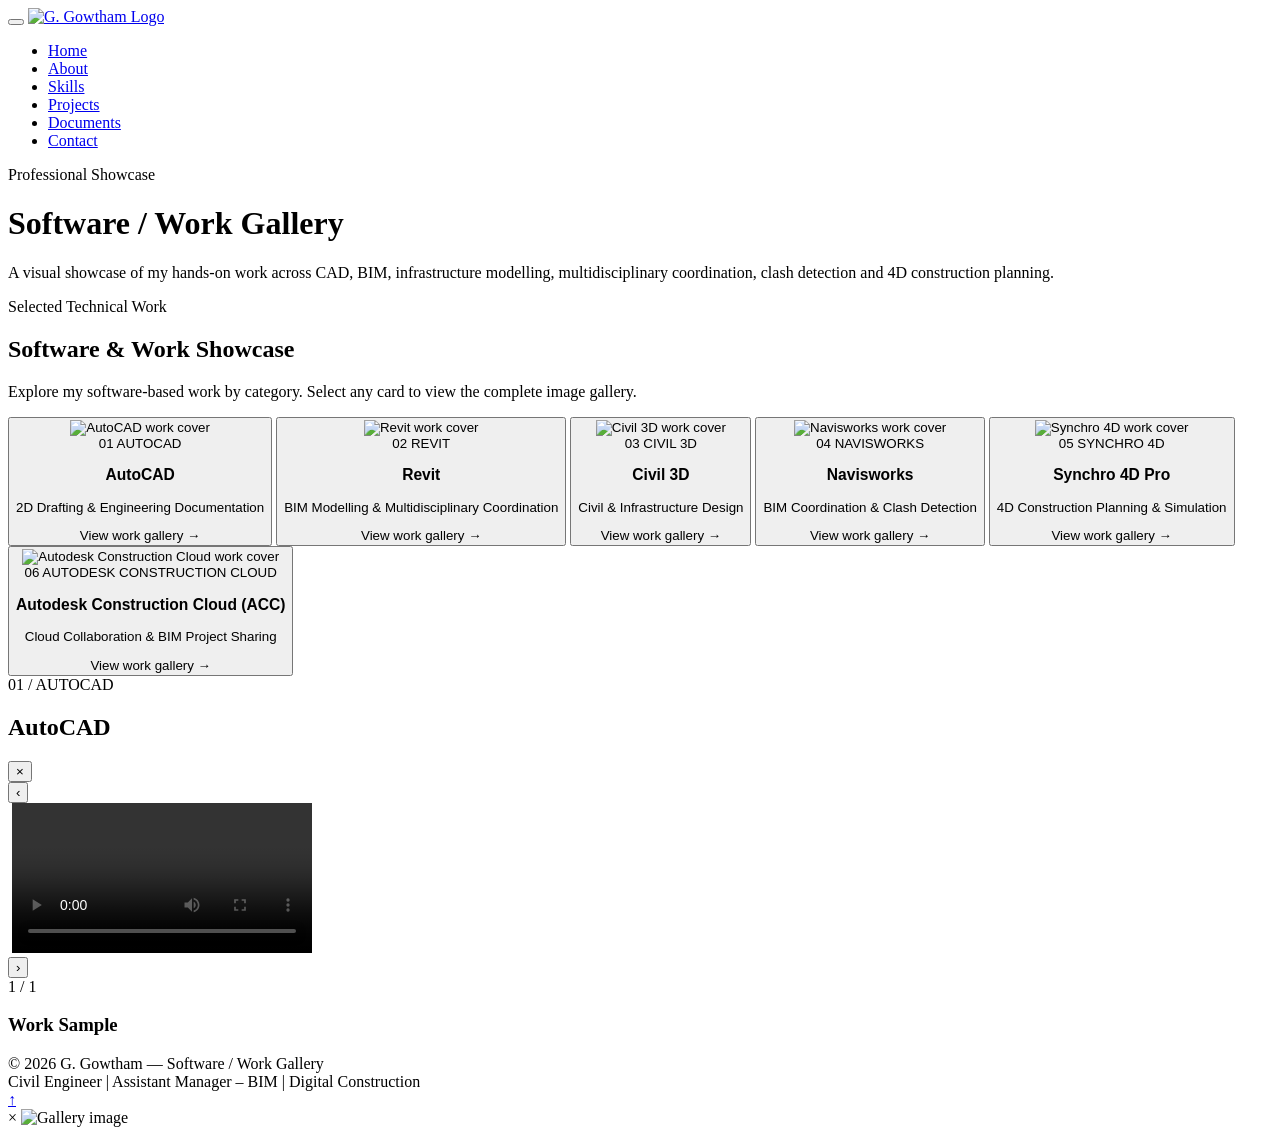
==== commit 196057e6: "Add files via upload" ====
--- a/software-work-gallery.html
+++ b/software-work-gallery.html
@@ -5,45 +5,52 @@
 <meta name="viewport" content="width=device-width, initial-scale=1.0">
 
 <meta name="description"
-content="G. Gowtham — BIM Software & Work Gallery | AutoCAD | Revit | Civil 3D | Navisworks | Synchro 4D">
+content="G. Gowtham — BIM Software & Work Gallery | AutoCAD | Revit | Civil 3D | Navisworks | Synchro 4D | Autodesk Construction Cloud">
 
 <title>G. Gowtham | Software & Work Gallery</title>
-<!-- Favicon -->
+<!-- Favicon / Site Icon (same on all pages) -->
 <link rel="icon" href="assets/branding/favicon/favicon.ico" sizes="any">
+<link rel="icon" type="image/png" sizes="32x32" href="assets/branding/favicon/favicon-32.png">
 <link rel="icon" type="image/png" sizes="16x16" href="assets/branding/favicon/favicon-16.png">
-<link rel="icon" type="image/png" sizes="32x32" href="assets/branding/favicon/favicon-32.png">
-<link rel="icon" type="image/png" sizes="64x64" href="assets/branding/favicon/favicon-64.png">
-<link rel="icon" type="image/png" sizes="512x512" href="assets/branding/favicon/favicon-512.png">
 <link rel="apple-touch-icon" sizes="180x180" href="assets/branding/favicon/apple-touch-icon.png">
 <meta name="theme-color" content="#07182d">
-
-<!-- Social / WhatsApp Link Preview -->
+<meta name="theme-color" content="#07182d">
+
+<!-- WhatsApp / Open Graph -->
 <meta property="og:type" content="website">
 <meta property="og:site_name" content="G. Gowtham | BIM Professional">
 <meta property="og:title" content="G. Gowtham | Software & Work Gallery">
 <meta property="og:description" content="Civil Engineer | BIM Professional | Digital Construction | Revit | Modular Construction | 4D">
 <meta property="og:url" content="https://ggowtham78-eng.github.io/software-work-gallery.html">
-<meta property="og:image" content="https://ggowtham78-eng.github.io/assets/branding/favicon/favicon-512.png">
+<meta property="og:image" content="https://ggowtham78-eng.github.io/assets/branding/favicon/favicon-whatsapp.png">
+<meta property="og:image:secure_url" content="https://ggowtham78-eng.github.io/assets/branding/favicon/favicon-whatsapp.png">
 <meta property="og:image:type" content="image/png">
-<meta property="og:image:width" content="512">
-<meta property="og:image:height" content="512">
+<meta property="og:image:width" content="300">
+<meta property="og:image:height" content="300">
 
 <meta name="twitter:card" content="summary">
-<meta name="twitter:title" content="G. Gowtham | Assistant Manager – BIM">
+<meta name="twitter:title" content="G. Gowtham | Software & Work Gallery">
 <meta name="twitter:description" content="Civil Engineer | BIM Professional | Digital Construction | Revit | Modular Construction | 4D">
-<meta name="twitter:image" content="https://ggowtham78-eng.github.io/assets/branding/favicon/favicon-512.png">
-  <link rel="stylesheet" href="css/style.css">
+<meta name="twitter:image" content="https://ggowtham78-eng.github.io/assets/branding/favicon/favicon-whatsapp.png">
+
+<link rel="stylesheet" href="css/style.css">
 </head>
 
 <body id="top" class="gallery-page">
 
 <nav>
+
+<button class="mobile-menu-toggle" type="button" aria-label="Open navigation menu" aria-expanded="false" aria-controls="siteNavigation">
+    <span></span>
+    <span></span>
+    <span></span>
+</button>
 
     <a href="index.html" class="logo">
         <img src="assets/branding/GLK-Logo.png" alt="G. Gowtham Logo">
     </a>
 
-    <ul class="nav-links">
+    <ul class="nav-links" id="siteNavigation">
         <li><a href="index.html#home">Home</a></li>
         <li><a href="index.html#about">About</a></li>
         <li><a href="index.html#skills">Skills</a></li>
@@ -66,430 +73,163 @@
             clash detection and 4D construction planning.
         </p>
 
-        <div class="hero-tools">
-            <a class="tool-pill" href="#autocad">AutoCAD</a>
-            <a class="tool-pill" href="#revit">Revit</a>
-            <a class="tool-pill" href="#civil3d">Civil 3D</a>
-            <a class="tool-pill" href="#navisworks">Navisworks</a>
-            <a class="tool-pill" href="#synchro">Synchro 4D</a>
-            <a class="tool-pill" href="#videos">4D Visualization</a>
-            <a class="tool-pill" href="#rendering">Rendering</a>
-        </div>
+
     </div>
 </header>
 
-<div class="gallery-intro">
-    <div class="section-label">BIM & Digital Construction</div>
-    <h2 class="section-title">Software / Work Gallery</h2>
-    <p class="section-sub">
-        Selected technical work, modelling outputs and digital construction workflows.
-        Each section can contain 3–10 images or project snapshots.
-    </p>
+
+
+
+<!-- SOFTWARE CATEGORY OVERVIEW -->
+<section class="software-overview" id="software-overview">
+    <div class="software-overview-header">
+        <div>
+            <div class="section-label">Selected Technical Work</div>
+            <h2 class="section-title">Software & Work Showcase</h2>
+            <p class="section-sub">Explore my software-based work by category. Select any card to view the complete image gallery.</p>
+        </div>
+    </div>
+
+    <div class="software-category-grid">
+
+        <button class="software-category-card" type="button" onclick="openSoftwareGallery('autocad')">
+            <div class="software-category-image">
+                <img data-gallery-cover="autocad" data-base="assets/software/autocad/autocad-01" alt="AutoCAD work cover">
+                <div class="software-category-overlay">
+                    <span class="software-category-number">01</span>
+                    <span class="software-category-name">AUTOCAD</span>
+                </div>
+            </div>
+            <div class="software-category-body">
+                <h3>AutoCAD</h3>
+                <p>2D Drafting & Engineering Documentation</p>
+                <span class="software-category-action">View work gallery →</span>
+            </div>
+        </button>
+
+        <button class="software-category-card" type="button" onclick="openSoftwareGallery('revit')">
+            <div class="software-category-image">
+                <img data-gallery-cover="revit" data-base="assets/software/revit/revit-09" alt="Revit work cover">
+                <div class="software-category-overlay">
+                    <span class="software-category-number">02</span>
+                    <span class="software-category-name">REVIT</span>
+                </div>
+            </div>
+            <div class="software-category-body">
+                <h3>Revit</h3>
+                <p>BIM Modelling & Multidisciplinary Coordination</p>
+                <span class="software-category-action">View work gallery →</span>
+            </div>
+        </button>
+
+        <button class="software-category-card" type="button" onclick="openSoftwareGallery('civil3d')">
+            <div class="software-category-image">
+                <img data-gallery-cover="civil3d" data-base="assets/software/civil3d/civil3d-01" alt="Civil 3D work cover">
+                <div class="software-category-overlay">
+                    <span class="software-category-number">03</span>
+                    <span class="software-category-name">CIVIL 3D</span>
+                </div>
+            </div>
+            <div class="software-category-body">
+                <h3>Civil 3D</h3>
+                <p>Civil & Infrastructure Design</p>
+                <span class="software-category-action">View work gallery →</span>
+            </div>
+        </button>
+
+        <button class="software-category-card" type="button" onclick="openSoftwareGallery('navisworks')">
+            <div class="software-category-image">
+                <img data-gallery-cover="navisworks" data-base="assets/software/navisworks/navisworks-02" alt="Navisworks work cover">
+                <div class="software-category-overlay">
+                    <span class="software-category-number">04</span>
+                    <span class="software-category-name">NAVISWORKS</span>
+                </div>
+            </div>
+            <div class="software-category-body">
+                <h3>Navisworks</h3>
+                <p>BIM Coordination & Clash Detection</p>
+                <span class="software-category-action">View work gallery →</span>
+            </div>
+        </button>
+
+        <button class="software-category-card" type="button" onclick="openSoftwareGallery('synchro')">
+            <div class="software-category-image">
+                <img data-gallery-cover="synchro" data-base="assets/software/synchro/synchro-01" alt="Synchro 4D work cover">
+                <div class="software-category-overlay">
+                    <span class="software-category-number">05</span>
+                    <span class="software-category-name">SYNCHRO 4D</span>
+                </div>
+            </div>
+            <div class="software-category-body">
+                <h3>Synchro 4D Pro</h3>
+                <p>4D Construction Planning & Simulation</p>
+                <span class="software-category-action">View work gallery →</span>
+            </div>
+        </button>
+
+
+
+
+        <button class="software-category-card" type="button" onclick="openSoftwareGallery('acc')">
+            <div class="software-category-image">
+                <img data-gallery-cover="acc" data-base="assets/software/acc/acc-01" alt="Autodesk Construction Cloud work cover">
+                <div class="software-category-overlay">
+                    <span class="software-category-number">06</span>
+                    <span class="software-category-name">AUTODESK CONSTRUCTION CLOUD</span>
+                </div>
+            </div>
+            <div class="software-category-body">
+                <h3>Autodesk Construction Cloud (ACC)</h3>
+                <p>Cloud Collaboration & BIM Project Sharing</p>
+                <span class="software-category-action">View work gallery →</span>
+            </div>
+        </button>
+
+    </div>
+</section>
+
+<!-- SOFTWARE WORK GALLERY MODAL -->
+<div class="software-gallery-modal" id="softwareGallery" aria-hidden="true">
+    <div class="software-gallery-dialog" role="dialog" aria-modal="true" aria-labelledby="softwareGalleryTitle">
+        <div class="software-gallery-header">
+            <div>
+                <div class="software-gallery-eyebrow" id="softwareGalleryNumber">01 / AUTOCAD</div>
+                <h2 id="softwareGalleryTitle">AutoCAD</h2>
+                <p id="softwareGalleryDescription"></p>
+            </div>
+            <button class="software-gallery-close" type="button" onclick="closeSoftwareGallery()" aria-label="Close gallery">×</button>
+        </div>
+
+        <div class="software-gallery-main">
+            <button class="software-gallery-arrow software-gallery-prev" type="button" onclick="previousSoftwareImage()" aria-label="Previous image">‹</button>
+
+            <div class="software-gallery-image-wrap">
+                <img id="softwareGalleryMainImage" src="" alt="">
+                <video id="softwareGalleryMainVideo" controls playsinline preload="metadata" aria-label="Software work video"></video>
+            </div>
+            <aside class="software-gallery-side-info" id="softwareGallerySideInfo" hidden aria-live="polite">
+                <div class="software-gallery-side-label">BIM WORKFLOW</div>
+                <h3 id="softwareGallerySideTitle"></h3>
+                <p id="softwareGallerySideText"></p>
+            </aside>
+
+            <button class="software-gallery-arrow software-gallery-next" type="button" onclick="nextSoftwareImage()" aria-label="Next image">›</button>
 </div>
 
-
-<!-- 01 AUTOCAD -->
-<section class="software-section" id="autocad">
-    <div class="software-header">
-        <div>
-            <div class="software-number">01 / AUTOCAD</div>
-            <h2 class="software-title">AutoCAD</h2>
-            <div class="software-subtitle">2D Drafting & Engineering Documentation</div>
-        </div>
-    </div>
-
-    <p class="software-description">
-        Architectural plans, engineering drawings, detailing and
-        accurate 2D documentation.
-    </p>
-
-    <div class="gallery-grid">
-
-        <div class="gallery-card">
-            <div class="gallery-image">
-                <img src="assets/software/autocad/autocad-01.jpg"
-                     alt="AutoCAD architectural drawing"
-                     onerror="this.style.display='none';this.nextElementSibling.style.display='block'">
-                <div class="image-placeholder" style="display:none">
-                    AUTOCAD WORK 01
-                    <small>assets/software/autocad/autocad-01.jpg</small>
-                </div>
-            </div>
-            <div class="gallery-body">
-                <h3>Architectural Plan</h3>
-                <p>2D drafting and construction documentation</p>
-            </div>
-        </div>
-
-        <div class="gallery-card">
-            <div class="gallery-image">
-                <img src="assets/software/autocad/autocad-02.jpg"
-                     alt="AutoCAD structural drawing"
-                     onerror="this.style.display='none';this.nextElementSibling.style.display='block'">
-                <div class="image-placeholder" style="display:none">
-                    AUTOCAD WORK 02
-                    <small>assets/software/autocad/autocad-02.jpg</small>
-                </div>
-            </div>
-            <div class="gallery-body">
-                <h3>Engineering Drawing</h3>
-                <p>Detailed and editable technical documentation</p>
-            </div>
-        </div>
-
-        <div class="gallery-card">
-            <div class="gallery-image">
-                <img src="assets/software/autocad/autocad-03.jpg"
-                     alt="AutoCAD engineering detail"
-                     onerror="this.style.display='none';this.nextElementSibling.style.display='block'">
-                <div class="image-placeholder" style="display:none">
-                    AUTOCAD WORK 03
-                    <small>assets/software/autocad/autocad-03.jpg</small>
-                </div>
-            </div>
-            <div class="gallery-body">
-                <h3>Technical Detailing</h3>
-                <p>Engineering and construction details</p>
-            </div>
-        </div>
-
-        <div class="gallery-card">
-            <div class="gallery-image">
-                <img src="assets/software/autocad/autocad-04.jpg"
-                     alt="AutoCAD project drawing"
-                     onerror="this.style.display='none';this.nextElementSibling.style.display='block'">
-                <div class="image-placeholder" style="display:none">
-                    AUTOCAD WORK 04
-                    <small>assets/software/autocad/autocad-04.jpg</small>
-                </div>
-            </div>
-            <div class="gallery-body">
-                <h3>Project Drawing</h3>
-                <p>Construction-ready 2D output</p>
-            </div>
-        </div>
-
-    </div>
-</section>
-
-<div class="software-divider"></div>
-
-
-<!-- 02 REVIT -->
-<section class="software-section" id="revit">
-    <div class="software-header">
-        <div>
-            <div class="software-number">02 / REVIT</div>
-            <h2 class="software-title">Revit</h2>
-            <div class="software-subtitle">BIM Modelling & Multidisciplinary Coordination</div>
-        </div>
-    </div>
-
-    <p class="software-description">
-        Infrastructure, structural and MEP modelling, documentation,
-        federated coordination and construction-ready BIM deliverables.
-    </p>
-
-    <div class="gallery-grid">
-
-        <div class="gallery-card">
-            <div class="gallery-image">
-                <img src="assets/software/revit/revit-01.jpg" alt="Revit infrastructure model"
-                     onerror="this.style.display='none';this.nextElementSibling.style.display='block'">
-                <div class="image-placeholder" style="display:none">REVIT WORK 01<small>assets/software/revit/revit-01.jpg</small></div>
-            </div>
-            <div class="gallery-body"><h3>Infrastructure Model</h3><p>BIM modelling and project development</p></div>
-        </div>
-
-        <div class="gallery-card">
-            <div class="gallery-image">
-                <img src="assets/software/revit/revit-02.jpg" alt="Revit structural model"
-                     onerror="this.style.display='none';this.nextElementSibling.style.display='block'">
-                <div class="image-placeholder" style="display:none">REVIT WORK 02<small>assets/software/revit/revit-02.jpg</small></div>
-            </div>
-            <div class="gallery-body"><h3>Structural BIM</h3><p>Structural modelling and coordination</p></div>
-        </div>
-
-        <div class="gallery-card">
-            <div class="gallery-image">
-                <img src="assets/software/revit/revit-03.jpg" alt="Revit MEP model"
-                     onerror="this.style.display='none';this.nextElementSibling.style.display='block'">
-                <div class="image-placeholder" style="display:none">REVIT WORK 03<small>assets/software/revit/revit-03.jpg</small></div>
-            </div>
-            <div class="gallery-body"><h3>MEP Coordination</h3><p>HVAC, plumbing, electrical and fire systems</p></div>
-        </div>
-
-        <div class="gallery-card">
-            <div class="gallery-image">
-                <img src="assets/software/revit/revit-04.jpg" alt="Revit federated model"
-                     onerror="this.style.display='none';this.nextElementSibling.style.display='block'">
-                <div class="image-placeholder" style="display:none">REVIT WORK 04<small>assets/software/revit/revit-04.jpg</small></div>
-            </div>
-            <div class="gallery-body"><h3>Federated Model</h3><p>Multidisciplinary model coordination</p></div>
-        </div>
-
-        <div class="gallery-card">
-            <div class="gallery-image">
-                <img src="assets/software/revit/revit-05.jpg" alt="Revit section and documentation"
-                     onerror="this.style.display='none';this.nextElementSibling.style.display='block'">
-                <div class="image-placeholder" style="display:none">REVIT WORK 05<small>assets/software/revit/revit-05.jpg</small></div>
-            </div>
-            <div class="gallery-body"><h3>Sections & Documentation</h3><p>Model-based construction documentation</p></div>
-        </div>
-
-        <div class="gallery-card">
-            <div class="gallery-image">
-                <img src="assets/software/revit/revit-06.jpg" alt="Revit family or detail"
-                     onerror="this.style.display='none';this.nextElementSibling.style.display='block'">
-                <div class="image-placeholder" style="display:none">REVIT WORK 06<small>assets/software/revit/revit-06.jpg</small></div>
-            </div>
-            <div class="gallery-body"><h3>Families & Details</h3><p>Parametric content and technical detailing</p></div>
-        </div>
-
-    </div>
-</section>
-
-<div class="software-divider"></div>
-
-
-<!-- 03 CIVIL 3D -->
-<section class="software-section" id="civil3d">
-    <div class="software-header">
-        <div>
-            <div class="software-number">03 / CIVIL 3D</div>
-            <h2 class="software-title">Civil 3D</h2>
-            <div class="software-subtitle">Civil & Infrastructure Design</div>
-        </div>
-    </div>
-
-    <p class="software-description">
-        Survey data, surfaces, alignments, profiles, corridors,
-        grading and infrastructure development.
-    </p>
-
-    <div class="gallery-grid">
-
-        <div class="gallery-card"><div class="gallery-image">
-            <img src="assets/software/civil3d/civil3d-01.jpg" alt="Civil 3D surface model" onerror="this.style.display='none';this.nextElementSibling.style.display='block'">
-            <div class="image-placeholder" style="display:none">CIVIL 3D WORK 01<small>assets/software/civil3d/civil3d-01.jpg</small></div>
-        </div><div class="gallery-body"><h3>Surface Modelling</h3><p>Survey and existing ground data</p></div></div>
-
-        <div class="gallery-card"><div class="gallery-image">
-            <img src="assets/software/civil3d/civil3d-02.jpg" alt="Civil 3D alignment" onerror="this.style.display='none';this.nextElementSibling.style.display='block'">
-            <div class="image-placeholder" style="display:none">CIVIL 3D WORK 02<small>assets/software/civil3d/civil3d-02.jpg</small></div>
-        </div><div class="gallery-body"><h3>Alignment Design</h3><p>Horizontal and vertical infrastructure geometry</p></div></div>
-
-        <div class="gallery-card"><div class="gallery-image">
-            <img src="assets/software/civil3d/civil3d-03.jpg" alt="Civil 3D profile" onerror="this.style.display='none';this.nextElementSibling.style.display='block'">
-            <div class="image-placeholder" style="display:none">CIVIL 3D WORK 03<small>assets/software/civil3d/civil3d-03.jpg</small></div>
-        </div><div class="gallery-body"><h3>Profile Design</h3><p>Levels, gradients and longitudinal design</p></div></div>
-
-        <div class="gallery-card"><div class="gallery-image">
-            <img src="assets/software/civil3d/civil3d-04.jpg" alt="Civil 3D corridor" onerror="this.style.display='none';this.nextElementSibling.style.display='block'">
-            <div class="image-placeholder" style="display:none">CIVIL 3D WORK 04<small>assets/software/civil3d/civil3d-04.jpg</small></div>
-        </div><div class="gallery-body"><h3>Corridor Modelling</h3><p>Road and infrastructure development</p></div></div>
-
-        <div class="gallery-card"><div class="gallery-image">
-            <img src="assets/software/civil3d/civil3d-05.jpg" alt="Civil 3D grading" onerror="this.style.display='none';this.nextElementSibling.style.display='block'">
-            <div class="image-placeholder" style="display:none">CIVIL 3D WORK 05<small>assets/software/civil3d/civil3d-05.jpg</small></div>
-        </div><div class="gallery-body"><h3>Grading & Site Development</h3><p>Site formation and terrain development</p></div></div>
-
-    </div>
-</section>
-
-<div class="software-divider"></div>
-
-
-<!-- 04 NAVISWORKS -->
-<section class="software-section" id="navisworks">
-    <div class="software-header">
-        <div>
-            <div class="software-number">04 / NAVISWORKS</div>
-            <h2 class="software-title">Navisworks</h2>
-            <div class="software-subtitle">BIM Coordination & Clash Detection</div>
-        </div>
-    </div>
-
-    <p class="software-description">
-        Federated model review, multidisciplinary coordination,
-        clash detection, issue identification and construction review.
-    </p>
-
-    <div class="gallery-grid">
-
-        <div class="gallery-card"><div class="gallery-image">
-            <img src="assets/software/navisworks/navisworks-01.jpg" alt="Navisworks federated model" onerror="this.style.display='none';this.nextElementSibling.style.display='block'">
-            <div class="image-placeholder" style="display:none">NAVISWORKS WORK 01<small>assets/software/navisworks/navisworks-01.jpg</small></div>
-        </div><div class="gallery-body"><h3>Federated Model</h3><p>Combined multidisciplinary model review</p></div></div>
-
-        <div class="gallery-card"><div class="gallery-image">
-            <img src="assets/software/navisworks/navisworks-02.jpg" alt="Navisworks clash detection" onerror="this.style.display='none';this.nextElementSibling.style.display='block'">
-            <div class="image-placeholder" style="display:none">NAVISWORKS WORK 02<small>assets/software/navisworks/navisworks-02.jpg</small></div>
-        </div><div class="gallery-body"><h3>Clash Detection</h3><p>Identification of multidisciplinary conflicts</p></div></div>
-
-        <div class="gallery-card"><div class="gallery-image">
-            <img src="assets/software/navisworks/navisworks-03.jpg" alt="Navisworks clash review" onerror="this.style.display='none';this.nextElementSibling.style.display='block'">
-            <div class="image-placeholder" style="display:none">NAVISWORKS WORK 03<small>assets/software/navisworks/navisworks-03.jpg</small></div>
-        </div><div class="gallery-body"><h3>Clash Review</h3><p>Issue analysis and coordination workflow</p></div></div>
-
-        <div class="gallery-card"><div class="gallery-image">
-            <img src="assets/software/navisworks/navisworks-04.jpg" alt="Navisworks model review" onerror="this.style.display='none';this.nextElementSibling.style.display='block'">
-            <div class="image-placeholder" style="display:none">NAVISWORKS WORK 04<small>assets/software/navisworks/navisworks-04.jpg</small></div>
-        </div><div class="gallery-body"><h3>Model Review</h3><p>Sectioning, navigation and design review</p></div></div>
-
-        <div class="gallery-card"><div class="gallery-image">
-            <img src="assets/software/navisworks/navisworks-05.jpg" alt="Navisworks TimeLiner" onerror="this.style.display='none';this.nextElementSibling.style.display='block'">
-            <div class="image-placeholder" style="display:none">NAVISWORKS WORK 05<small>assets/software/navisworks/navisworks-05.jpg</small></div>
-        </div><div class="gallery-body"><h3>TimeLiner</h3><p>Schedule integration and 4D preparation</p></div></div>
-
-    </div>
-</section>
-
-<div class="software-divider"></div>
-
-
-<!-- 05 SYNCHRO -->
-<section class="software-section" id="synchro">
-    <div class="software-header">
-        <div>
-            <div class="software-number">05 / SYNCHRO 4D</div>
-            <h2 class="software-title">Synchro 4D Pro</h2>
-            <div class="software-subtitle">4D Construction Planning & Simulation</div>
-        </div>
-    </div>
-
-    <p class="software-description">
-        Linking construction schedules with 3D resources,
-        sequencing activities and visualizing construction progress over time.
-    </p>
-
-    <div class="gallery-grid">
-
-        <div class="gallery-card"><div class="gallery-image">
-            <img src="assets/software/synchro/synchro-01.jpg" alt="Synchro 4D model" onerror="this.style.display='none';this.nextElementSibling.style.display='block'">
-            <div class="image-placeholder" style="display:none">SYNCHRO WORK 01<small>assets/software/synchro/synchro-01.jpg</small></div>
-        </div><div class="gallery-body"><h3>3D + Schedule</h3><p>Model and construction schedule integration</p></div></div>
-
-        <div class="gallery-card"><div class="gallery-image">
-            <img src="assets/software/synchro/synchro-02.jpg" alt="Synchro Gantt schedule" onerror="this.style.display='none';this.nextElementSibling.style.display='block'">
-            <div class="image-placeholder" style="display:none">SYNCHRO WORK 02<small>assets/software/synchro/synchro-02.jpg</small></div>
-        </div><div class="gallery-body"><h3>Gantt & Activities</h3><p>Time-based construction planning</p></div></div>
-
-        <div class="gallery-card"><div class="gallery-image">
-            <img src="assets/software/synchro/synchro-03.jpg" alt="Synchro resource linking" onerror="this.style.display='none';this.nextElementSibling.style.display='block'">
-            <div class="image-placeholder" style="display:none">SYNCHRO WORK 03<small>assets/software/synchro/synchro-03.jpg</small></div>
-        </div><div class="gallery-body"><h3>Resource Linking</h3><p>Activities linked with model resources</p></div></div>
-
-        <div class="gallery-card"><div class="gallery-image">
-            <img src="assets/software/synchro/synchro-04.jpg" alt="Synchro construction simulation" onerror="this.style.display='none';this.nextElementSibling.style.display='block'">
-            <div class="image-placeholder" style="display:none">SYNCHRO WORK 04<small>assets/software/synchro/synchro-04.jpg</small></div>
-        </div><div class="gallery-body"><h3>Construction Simulation</h3><p>Visualizing planned construction sequence</p></div></div>
-
-        <div class="gallery-card"><div class="gallery-image">
-            <img src="assets/software/synchro/synchro-05.jpg" alt="Synchro progress status" onerror="this.style.display='none';this.nextElementSibling.style.display='block'">
-            <div class="image-placeholder" style="display:none">SYNCHRO WORK 05<small>assets/software/synchro/synchro-05.jpg</small></div>
-        </div><div class="gallery-body"><h3>Progress & Status</h3><p>Construction progress visualization</p></div></div>
-
-    </div>
-</section>
-
-
-<!-- 06 4D VIDEO -->
-<section class="video-section" id="videos">
-    <div class="video-inner">
-        <div class="section-label">06 / 4D VISUALIZATION</div>
-        <h2 class="section-title">4D Construction Visualization</h2>
-        <p class="section-sub">
-            Time-based construction sequencing and visual communication.
-        </p>
-
-        <div class="video-grid">
-
-            <div class="video-card">
-                <div class="video-placeholder">
-                    <div class="play">▶</div>
-                </div>
-                <div class="video-body">
-                    <h3>01 — Site Preparation</h3>
-                    <p>Construction sequence from initial site activities.</p>
-                </div>
-            </div>
-
-            <div class="video-card">
-                <div class="video-placeholder">
-                    <div class="play">▶</div>
-                </div>
-                <div class="video-body">
-                    <h3>02 — Structure in Progress</h3>
-                    <p>Structural construction sequence over time.</p>
-                </div>
-            </div>
-
-            <div class="video-card">
-                <div class="video-placeholder">
-                    <div class="play">▶</div>
-                </div>
-                <div class="video-body">
-                    <h3>03 — Building Envelope</h3>
-                    <p>Envelope and major construction activities.</p>
-                </div>
-            </div>
-
-            <div class="video-card">
-                <div class="video-placeholder">
-                    <div class="play">▶</div>
-                </div>
-                <div class="video-body">
-                    <h3>04 — Project Completion</h3>
-                    <p>Complete construction sequence visualization.</p>
-                </div>
-            </div>
-
-        </div>
-    </div>
-</section>
-
-
-<!-- 07 RENDERING -->
-<section class="render-section" id="rendering">
-    <div class="software-header">
-        <div>
-            <div class="software-number">07 / VISUALIZATION</div>
-            <h2 class="software-title">Visualization & Rendering</h2>
-            <div class="software-subtitle">BIM & Construction Visualization</div>
-        </div>
-    </div>
-
-    <p class="software-description">
-        Selected rendered views, model presentations and visual
-        communication outputs from BIM and digital construction workflows.
-    </p>
-
-    <div class="gallery-grid">
-
-        <div class="gallery-card"><div class="gallery-image">
-            <img src="assets/software/rendering/render-01.jpg" alt="BIM rendered view" onerror="this.style.display='none';this.nextElementSibling.style.display='block'">
-            <div class="image-placeholder" style="display:none">RENDER 01<small>assets/software/rendering/render-01.jpg</small></div>
-        </div><div class="gallery-body"><h3>Rendered View 01</h3><p>BIM visualization</p></div></div>
-
-        <div class="gallery-card"><div class="gallery-image">
-            <img src="assets/software/rendering/render-02.jpg" alt="BIM rendered view" onerror="this.style.display='none';this.nextElementSibling.style.display='block'">
-            <div class="image-placeholder" style="display:none">RENDER 02<small>assets/software/rendering/render-02.jpg</small></div>
-        </div><div class="gallery-body"><h3>Rendered View 02</h3><p>Project visualization</p></div></div>
-
-        <div class="gallery-card"><div class="gallery-image">
-            <img src="assets/software/rendering/render-03.jpg" alt="BIM rendered view" onerror="this.style.display='none';this.nextElementSibling.style.display='block'">
-            <div class="image-placeholder" style="display:none">RENDER 03<small>assets/software/rendering/render-03.jpg</small></div>
-        </div><div class="gallery-body"><h3>Rendered View 03</h3><p>Design communication</p></div></div>
-
-        <div class="gallery-card"><div class="gallery-image">
-            <img src="assets/software/rendering/render-04.jpg" alt="BIM rendered view" onerror="this.style.display='none';this.nextElementSibling.style.display='block'">
-            <div class="image-placeholder" style="display:none">RENDER 04<small>assets/software/rendering/render-04.jpg</small></div>
-        </div><div class="gallery-body"><h3>Rendered View 04</h3><p>Construction visualization</p></div></div>
-
-    </div>
-</section>
-
+        <div class="software-gallery-caption">
+            <div>
+                <div class="software-gallery-caption-label" id="softwareGalleryCounter">1 / 1</div>
+                <h3 id="softwareGalleryImageTitle">Work Sample</h3>
+                <p id="softwareGalleryImageDescription"></p>
+            </div>
+        </div>
+
+        <div class="software-gallery-download-row">
+            <a class="software-gallery-download" id="softwareGalleryDownload" href="assets/software/revit/material-quantity-takeoff.xlsx" download hidden>Download Material Quantity Takeoff (.xlsx) ↓</a>
+        </div>
+        <div class="software-gallery-thumbnails" id="softwareGalleryThumbnails"></div>
+    </div>
+</div>
 
 <footer>
     <div>© 2026 G. Gowtham — Software / Work Gallery</div>
